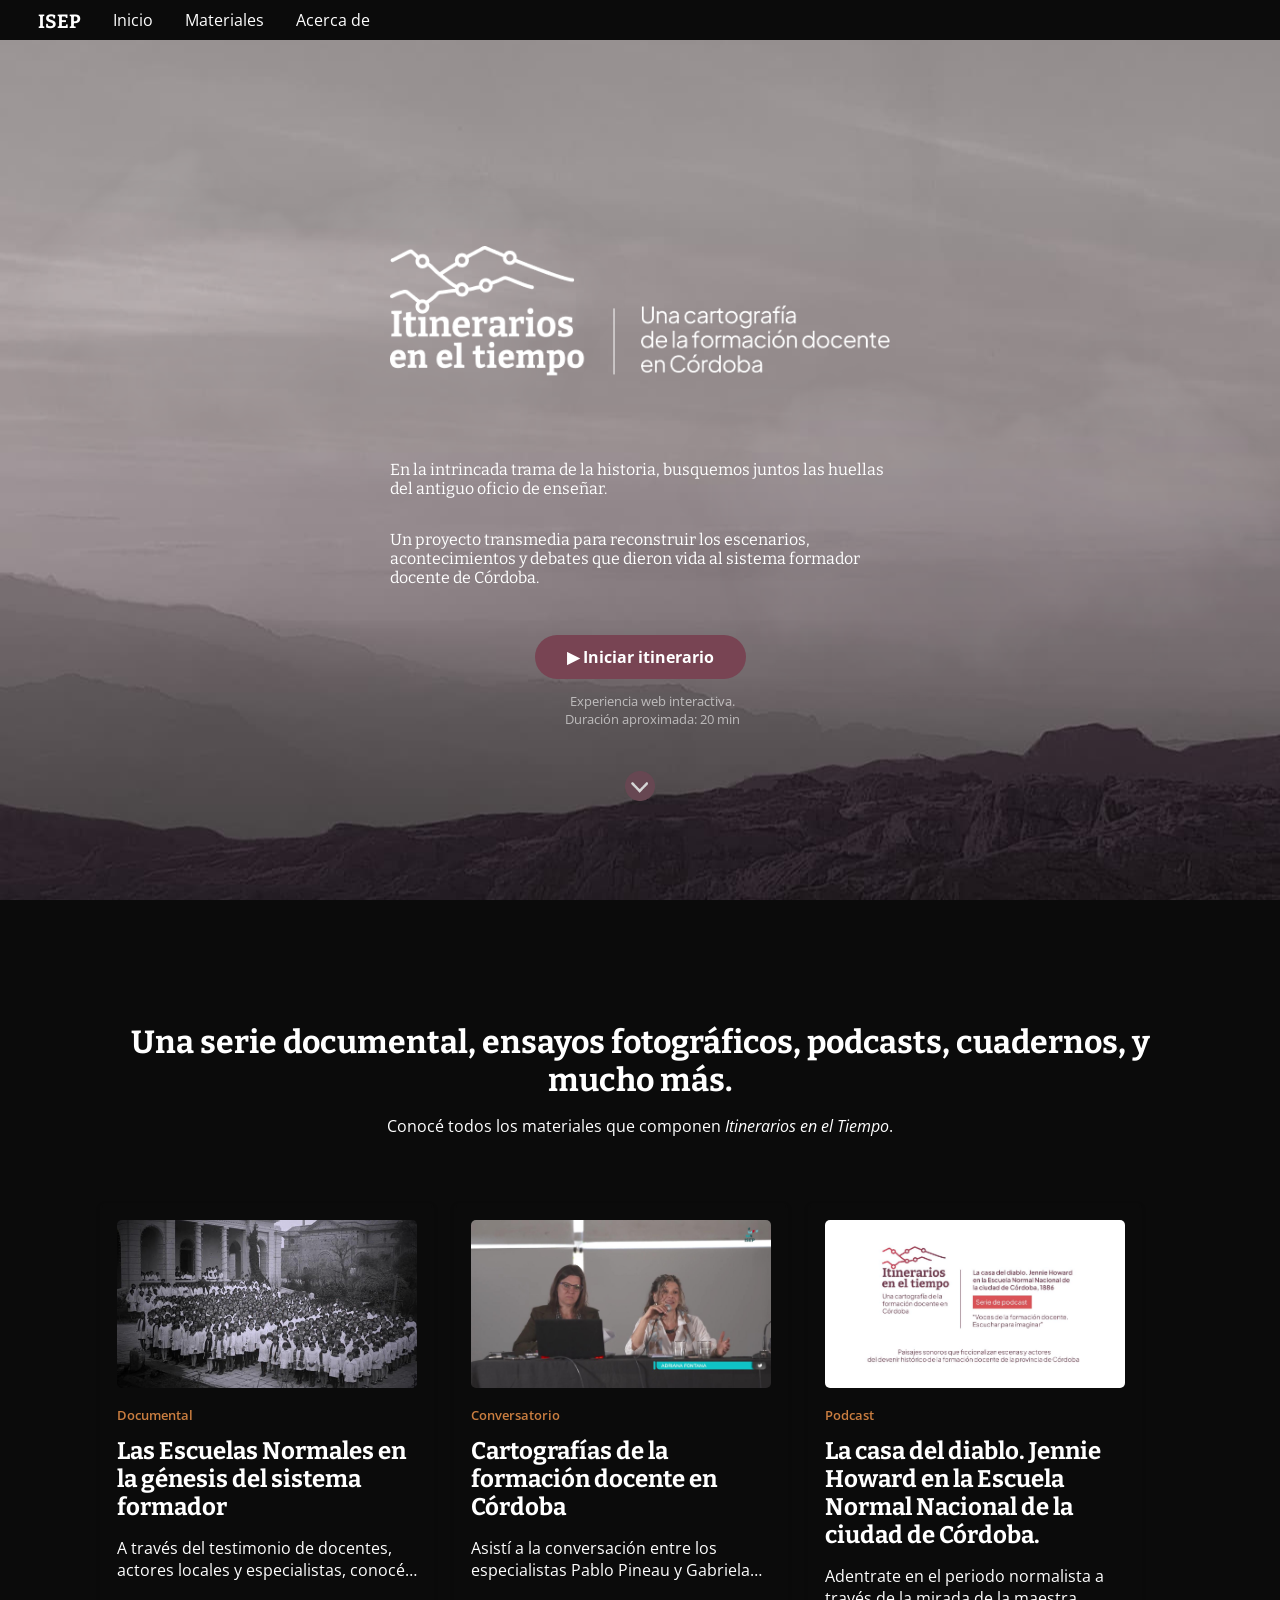
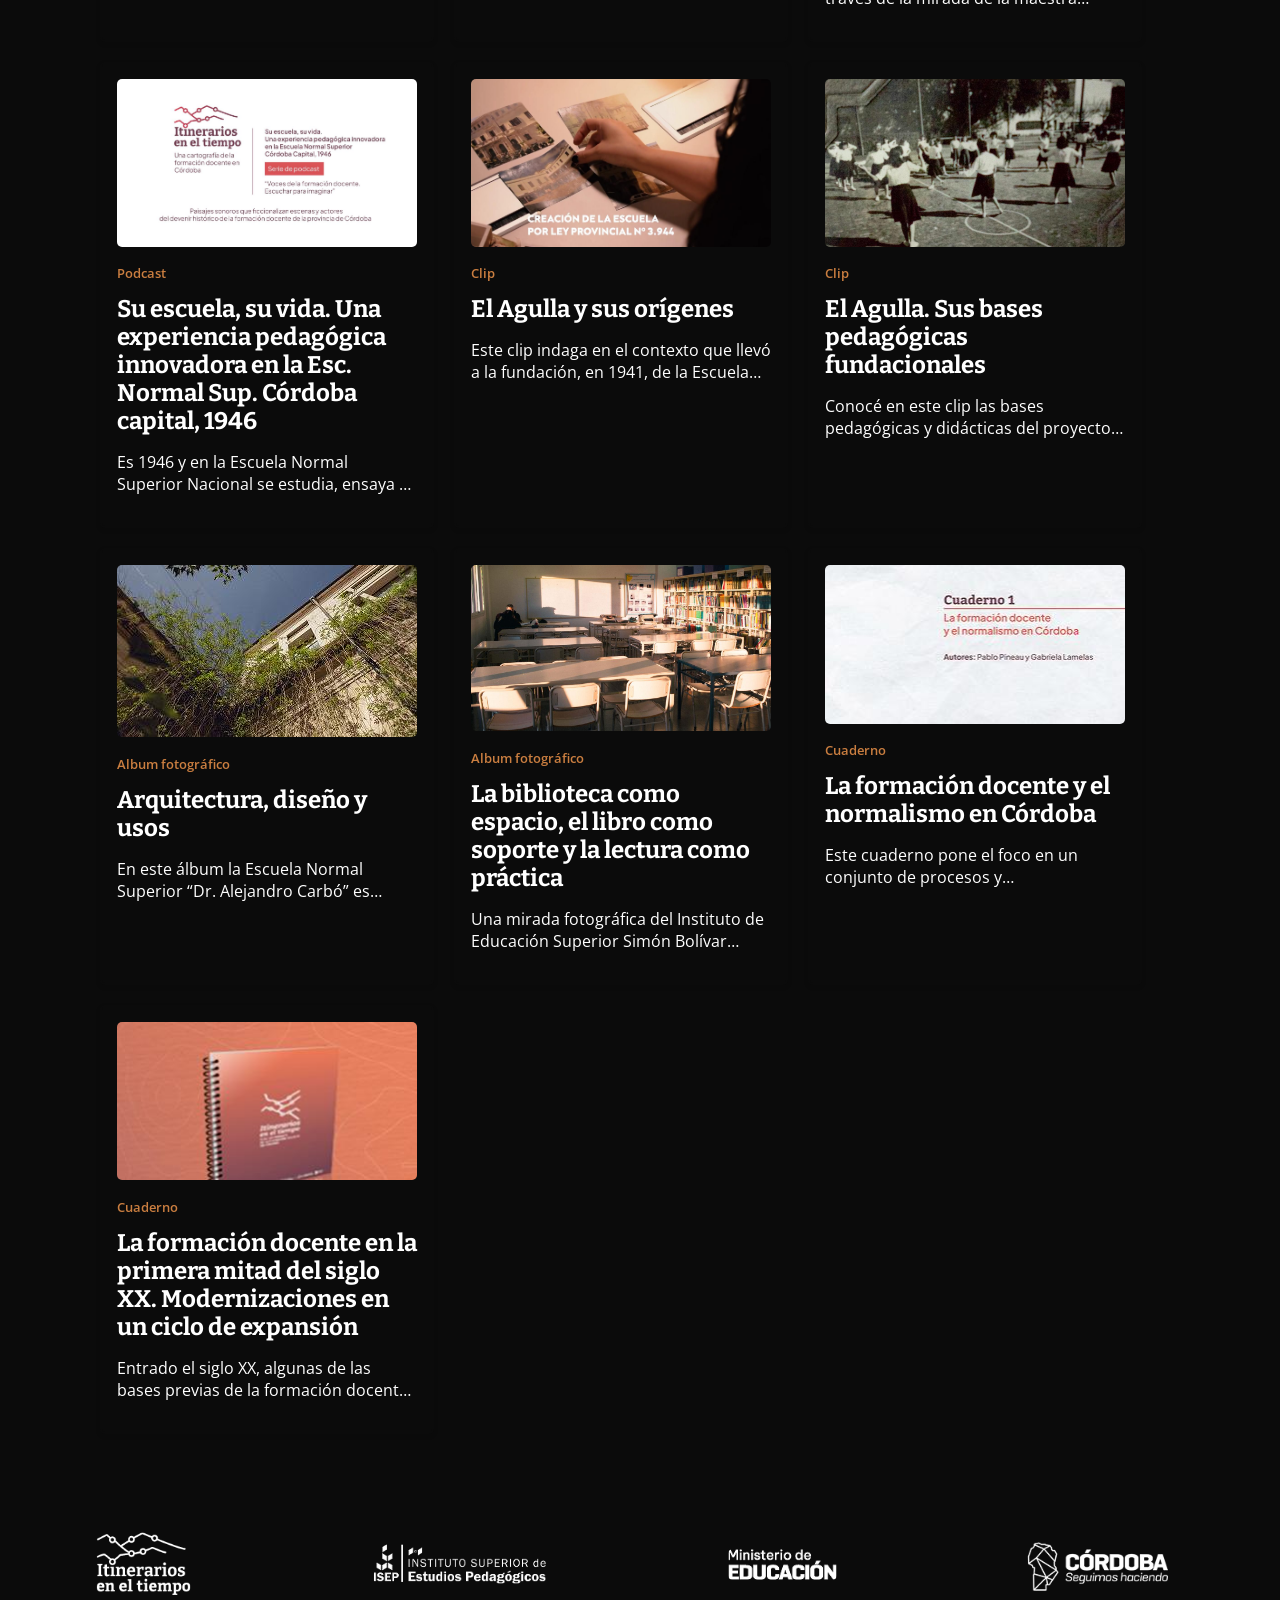
==== index.html @ 3fbaf798 "Correcciones detalles minimos" ====
<!DOCTYPE html>
<html lang="es">
<head>
    <meta charset="UTF-8">
    <meta name="viewport" content="width=device-width, initial-scale=1.0">
    <title>Itinerarios en el tiempo</title>
    <link rel="stylesheet" href="styles-home.css">
    <link rel="stylesheet" href="styles-nav.css">
    <link rel="stylesheet" href="colores.css">
    <link rel="preconnect" href="https://fonts.googleapis.com">
    <link rel="preconnect" href="https://fonts.gstatic.com" crossorigin>
    <link href="https://fonts.googleapis.com/css2?family=Bitter:ital,wght@0,100..900;1,100..900&family=Open+Sans:ital,wght@0,300..800;1,300..800&display=swap" rel="stylesheet">
</head>
<body>
    <nav id="navbar">
        <div>
            <h1><a id="isep" href="https://isep-cba.edu.ar/web/">ISEP</a></h1>
        </div>
        <div id="nav-list" class="nav-list">

        </div>
    </nav>

    <header>
        <div>
            <div class="flex-row">
                <img class="angosto" src="img/logo-itinerarios-horizontal.png" alt="">
            </div>
            <div class="bitter angosto">
                    <p>En la intrincada trama de la historia, busquemos juntos las huellas del antiguo oficio de enseñar.</p>
                    <p>Un proyecto transmedia para reconstruir los escenarios, acontecimientos y debates que dieron vida al sistema formador docente de Córdoba.</p>
                </div>
            <div>
                <a class="boton bordo" href="comenzar-itinerario.html">▶ Iniciar itinerario</a>
                <p class="atenuado">
                    Experiencia web interactiva.
                    <br> Duración aproximada: 20 min
                </p>
            </div>
            <div>
                <a href="#materiales">
                    <img class="flechita" src="img/flecha-abajo.png" alt="">
                </a>
            </div>
        </div>
        
        
        <img id="nubes" src="img/nubees.png" alt="">
        
    </header>
    <!-- 
    <section id="acercade">
        <div>
            <h1>
                <a href="" class="typewrite" data-period="2000" data-type='[ "En la intrincada trama de la historia, busquemos juntos las huellas del antiguo oficio de enseñar.", "Un proyecto transmedia para  reconstruir los escenarios, acontecimientos y debates que constituyeron el sistema formador docente de Córdoba." ]'>
                    <span class="wrap"></span>
                </a>
            </h1>
        </div>
        <div>
                <a class="boton2" href="mapa.html">Saber más</a>
        </div>
    </section>
    -->
    <main id="materiales">
        <div class="main-text">
            <h1>Una serie documental, ensayos fotográficos, podcasts, cuadernos, y mucho más.</h1>

            <p>Conocé todos los materiales que componen <em>Itinerarios en el Tiempo</em>.</p>
        </div>
        <div id="project-list" class="project-list">
            <!-- Los proyectos se inyectarán aquí a través de JavaScript -->
        </div>
    </main>
    <footer id="footer">
        <div id="logo-list" class="logo-list">

        </div>
    </footer>

    <!-- Modal -->
    <div id="project-modal" class="modal">
        <div class="modal-content">
            <span class="close-button">&times;</span>
            <h2 id="modal-title"></h2>
            <img id="modal-image" src="" alt="" />
            <span id="modal-category"></span>
            <p id="modal-description"></p>
            <a id="modal-link" href="#" target="_blank">Visitar Proyecto</a>
        </div>
    </div>

    <script src="proyectos.js"></script>
    <script src="logos.js"></script>
    <script src="nav.js"></script>
</body>
</html>
---- styles-home.css ----
html {
  scroll-behavior: smooth;
}

body {
    margin: 0;
    padding: 0;
}

* {
    transition: 0.3s ease-in-out;
}

@view-transition { navigation: auto; }

:root {
    font-family: "Open Sans", sans-serif;
    font-optical-sizing: auto;
    font-style: normal;
    font-variation-settings:
    "wdth" 100;
    margin: 0px;
}

h1, h2, h3 {
  font-family: "Bitter", serif;
  font-optical-sizing: auto;
  font-style: normal;
  margin: 0;
}

body {
    margin: 0;
    padding: 0;
    background-color: var(--negro);
    overflow-x: hidden;
    font-family: "Open Sans", sans-serif;
}

.bitter {
   font-family: "Bitter", serif; 
}

main {
    color: #fff;
    height: fit-content;
    /*
    background-image: linear-gradient( #020101, #020101c7, #461d29a4, #27130856, #2713081a), url(img/bg-proyectos.jpg); 
    */
    background-image: linear-gradient( #020101, #020101c7, #461d29a4, #27130856, #2713081a), url(img/bg-proyectos.jpg);
    background-attachment: fixed;
    background-position: center;
    background-position: bottom;
    background-size: cover;
    display: flex;
    flex-direction: column;
    justify-content: center;
    align-items: center;
    height: fit-content;
    padding: 40px 0 40px 0;
    width: 100vw;
    max-width: 100vw;
    overflow-x: hidden;
}

header {
    color: #fff;
    text-align: center;
    height: 100vh;
    min-height: fit-content;
    max-width: 100vw;
    background-image: url(img/bg-sierras2.jpg); 
    /*  
    background-image: linear-gradient(#2713081a, #2713081a, #461d29a4, #020101c7, #020101), url(img/bg-sierras2.jpg);
    */
    background-attachment: fixed;
    background-position: center;
    display: flex;
    flex-direction: row;
    flex-wrap: wrap;
    justify-content: space-evenly;
    align-items: center;
    gap: 2;
    overflow: hidden;
    position: relative;
    width: 100vw;
    max-width: 100vw;
    margin-bottom: -1px;
} 

header div {
    max-width: 95vw;
    z-index: 9;
    display: flex;
    flex-direction: column;
    align-items: center;
    justify-content: center;
    text-align: center;
}

header div:first-child {
    margin-top: 60px;
}
header div:last-child {
    margin-top: 30px;
}

#acercade {
    margin: 0px;
    padding: 0px;
    display: flex;
    flex-direction: column;
    align-items: center;
    justify-content: center;
    flex-basis: 1;
    gap: 40px;
    height: 400px;
    width: 100vw;
    min-width: 100vw;
    background-color: black;
    color: white;
    font-family: "Bitter", serif;
    font-size: 0.8em;
    text-align: center;
}

#acercade div {
    max-width: 800px;
}

#acercade div h1 a {
    color: var(--color6);
    text-decoration: none;
}


.boton {
    background-color: var(--color6);
    color: white;
    text-decoration: none;
    padding: 0.7em 2em;
    border-radius: 2em;
    z-index: 9;
    font-weight: bold;
}

.boton:hover {
    background-color: var(--color7);
    transform: scale(1.1);
}

.boton2 {
    border: 2px solid;
    border-color: var(--color7);
    font-family: "Open Sans";
    color: var(--color7);
    font-size: large;
    text-decoration: none;
    padding: 0.5em 2em;
    border-radius: 2em;
    z-index: 9;
    font-weight: bold;
    transition: 0.3s;
}

.boton2:hover {
    border-color: var(--accent);
    color: var(--accent);
    transition: 0.3s;
}

.atenuado {
    padding-left: 2em;
    opacity: 0.6;
    font-size: 0.8em;
}

@keyframes viento {
    0%   {transform: translateX(100vw);}
    100% {transform: translateX(-100vw);}
}

#nubes {
    position: absolute;
    height: 80vh;
    top: 1;
    right: 1;
    filter: opacity(0.1);
    animation-name: viento;
    animation-duration: 30s;
    animation-iteration-count: infinite;
    z-index: 1;
}


.main-text {
    width: 100%;
    margin-top: 4em;
    max-width: 1100px;
    text-align: center;
    padding: 20px;
    border-color: black;
}

.project-list {
    display: flex;
    flex-wrap: wrap;
    justify-content: left;
    padding: 20px;
    max-width: 1100px;
}

.project-card {
    background-color: var(--negro);
    border: 2px solid var(--negro);
    color: white;
    border-radius: 5px;
    margin: 10px;
    padding: 15px;
    width: 300px;
    max-width: 100%;
    box-shadow: 0 2px 5px rgba(0, 0, 0, 0.1);
    transition: 0.3s;

}

.project-card:hover {
    background-color: var(--gris);
    border: 2px solid var(--color7);
    transition: 0.3s ease-in-out;
}

.project-card img {
    max-width: 100%;
    border-radius: 5px;
}

.project-card h2 {
    font-size: 1.5em;
    margin: 10px 0;
}

.project-card p {
    font-size: 1em;
}

.project-card .category {
    width: fit-content;
    font-size: 0.8em;
    font-weight: 600;
/*    border: 1px solid var(--color7); 
    border-radius: 5px; */
    color: var(--color7);
}



.modal {
    display: none; 
    position: fixed; 
    z-index: 1; 
    left: 0;
    top: 0;
    width: 100%; 
    height: 100%; 
    overflow: auto; 
    background-color: rgb(0,0,0); 
    background-color: rgba(0,0,0,0.8);
    z-index: 9;
    overflow-y: hidden;
}

.modal-content {
    background-color: var(--gris);
    margin: auto;
    transform: translateY(30%); 
    padding: 20px;
    border: 1px solid var(--negro);
    border-radius: 5px;
    color: white;
    width: 80%; 
    max-width: 500px;
}

#modal-image {
    width: 100%;
    margin-top: 10px;
}

.flechita {
    width: 30px;
}

.close-button {
    color: var(--accent);
    float: right;
    font-size: 28px;
    font-weight: bold;
}

.close-button:hover,
.close-button:focus {
    color: var(--color7);
    text-decoration: none;
    cursor: pointer;
}

.descripcion-corta {
  overflow: hidden;
  display: -webkit-box; /* Required for line clamping */
  -webkit-line-clamp: 2; /* Number of lines to show */
  line-clamp: 2; /* Standard property, but vendor prefix is needed for now */
  -webkit-box-orient: vertical;
  text-overflow: ellipsis; /* Optional: adds the ellipsis */
}

#modal-link {
    display: block;
    text-align: center;
    margin-top: 10px;
    padding: 10px;
    background: var(--color6);
    color: #fff;
    text-decoration: none;
    border-radius: 5px;
}

#modal-link:hover {
    background: var(--color7);
}

footer {
    background-color: var(--negro);  
    width: 100vw;
    max-width: 100vw;
}

.logo-list {
    display: flex;
    flex-direction: row;
    flex-wrap: wrap;
    justify-content: space-around;
    align-items: center;
    padding: 20px;
    gap: 1em;
}

.logo-card {
    transition: 0.3s;
    transform: scale(0.8);
}

.logo-card:hover {
    transform: translateY(-3px);
    transition: 0.3s;
}

.logo-card img {
    text-align: center;
    max-height: 80px;
    border-radius: 5px;
    max-width: 100%;
}


.flex-row {
    display: flex;
    flex-direction: row;
    flex-wrap: wrap;
    align-items: baseline;
    gap: 1.5em;
}

.angosto {
    width: 500px;
    max-width: 95%;
    margin: 2em;
    text-align: left;
}
---- styles-nav.css ----
:root {
    --negro: #0B0B0B;
    --gris: #202020;
    --accent: white;
    --color1: #784453;
    --color2: rgb(202, 126, 64);
    font-family: "Open Sans", sans-serif;
    font-optical-sizing: auto;
    font-style: normal;
    font-variation-settings:
    "wdth" 100;
    margin: 0px;
}

#navbar {
    background-color: var(--negro);  
    display: flex;
    flex-direction: row;
    justify-content: left;
    flex-wrap: nowrap;
    align-items: center;
    color: white;
    height: 40px;
    position: fixed;
    width: 100%;
    max-width: 100vw;
    top: 0;
    left: 0;
    gap: 2em;
    z-index: 10;
}

#navbar #isep {
  color: white;
  margin-left: 2em;
  text-decoration: none;
  font-size: 0.8em;
  transition: 0.2s;
}

#navbar #isep:hover {
  color: var(--color2);
  transition: 0.2s;
}

.nav-list {
    display: flex;
    flex-direction: row;
    flex-wrap: wrap;
    justify-content: space-between;
    align-items: center;
    gap: 2em;
    color: white;
}

.nav-card a:hover {
    color: var(--color2);
    transition: 0.3s;
}

.nav-card a {
    transition: 0.3s;
    transform: scale(0.8);
    color: white;
    text-decoration: none;
}


@media (max-width: 600px) {
    #navbar {
        position: fixed;
        font-size: 0.8em;
        bottom: 0;
    }
  .nav-list {
    justify-content: space-around;
  }
}
---- colores.css ----
:root {
  --color1: #B76B64;
  --color2: #B77455;
  --color3: #674752;
  --color4: #534E50;
  --color5: #DDDDDE;
  --negro: #0B0B0B;
  --gris: #202020;
  --accent: white;
  --color6: #784453;
  --color7: rgb(202, 126, 64);
}
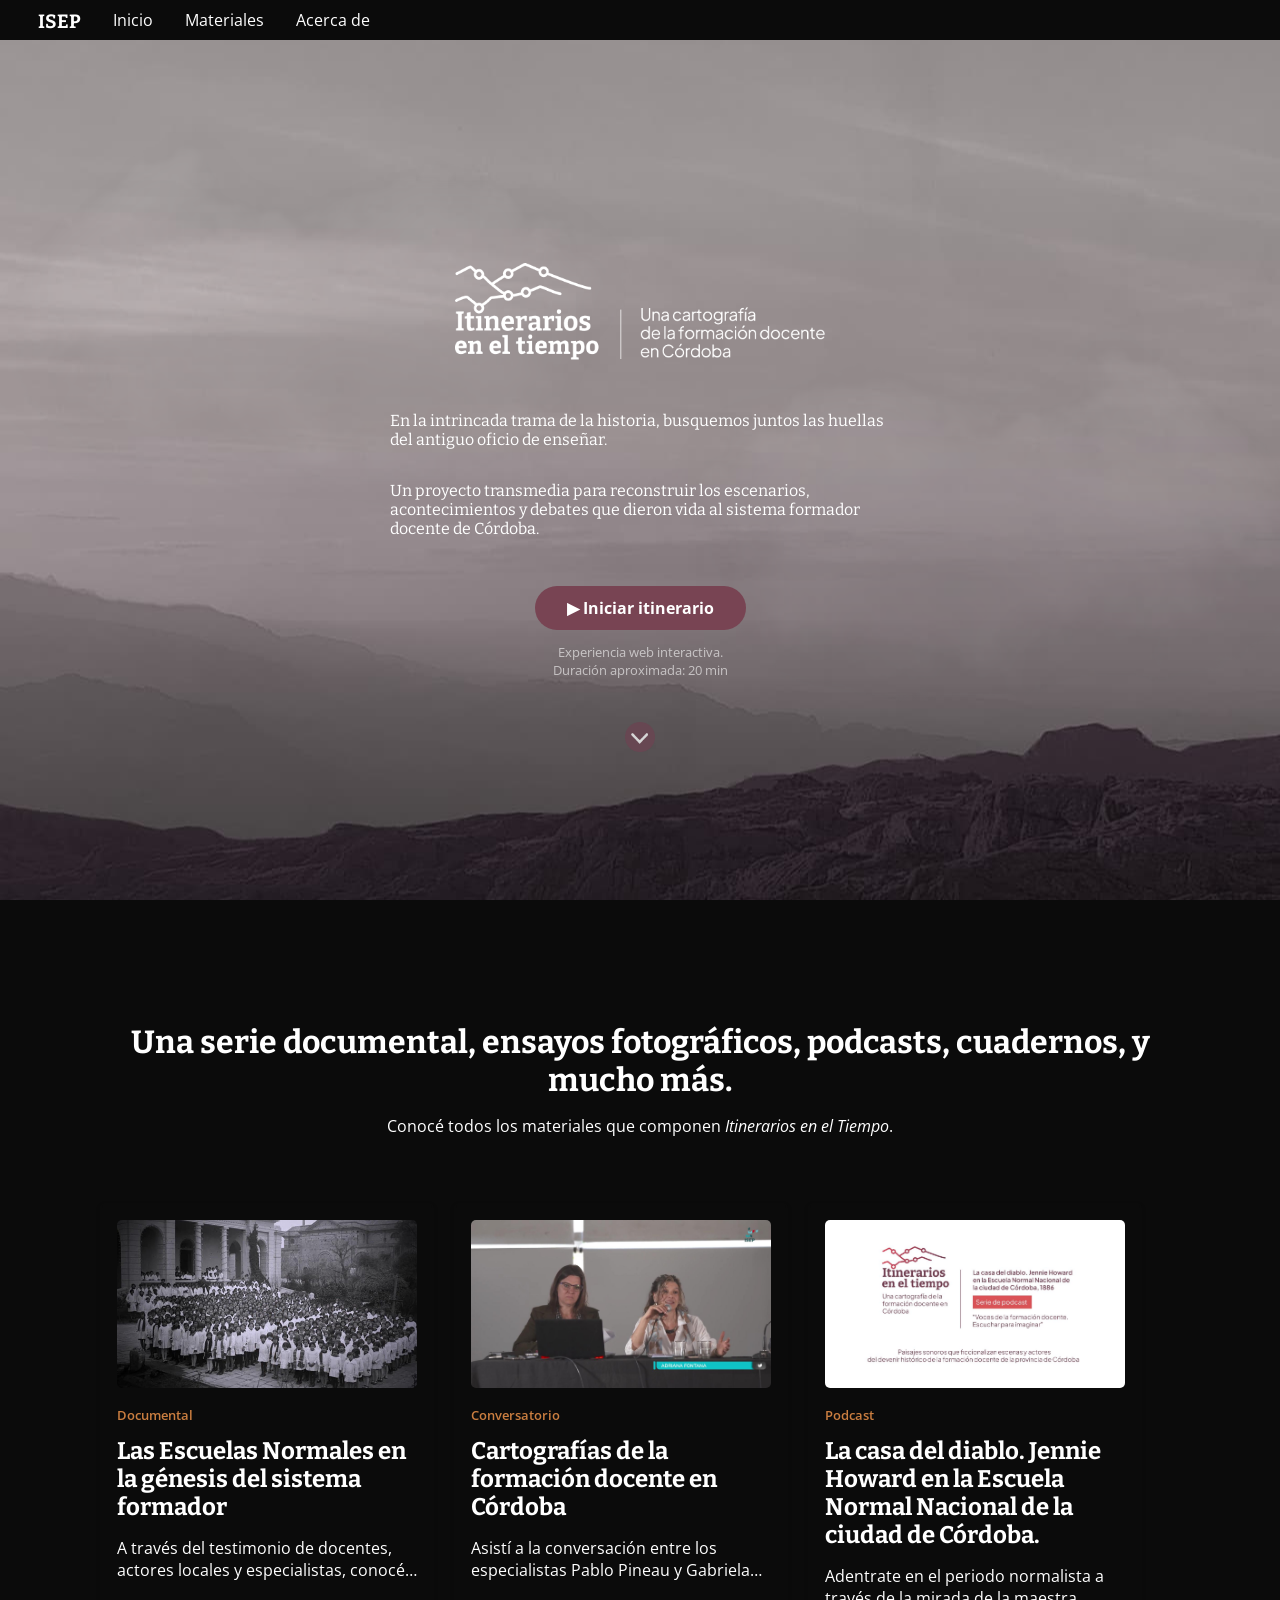
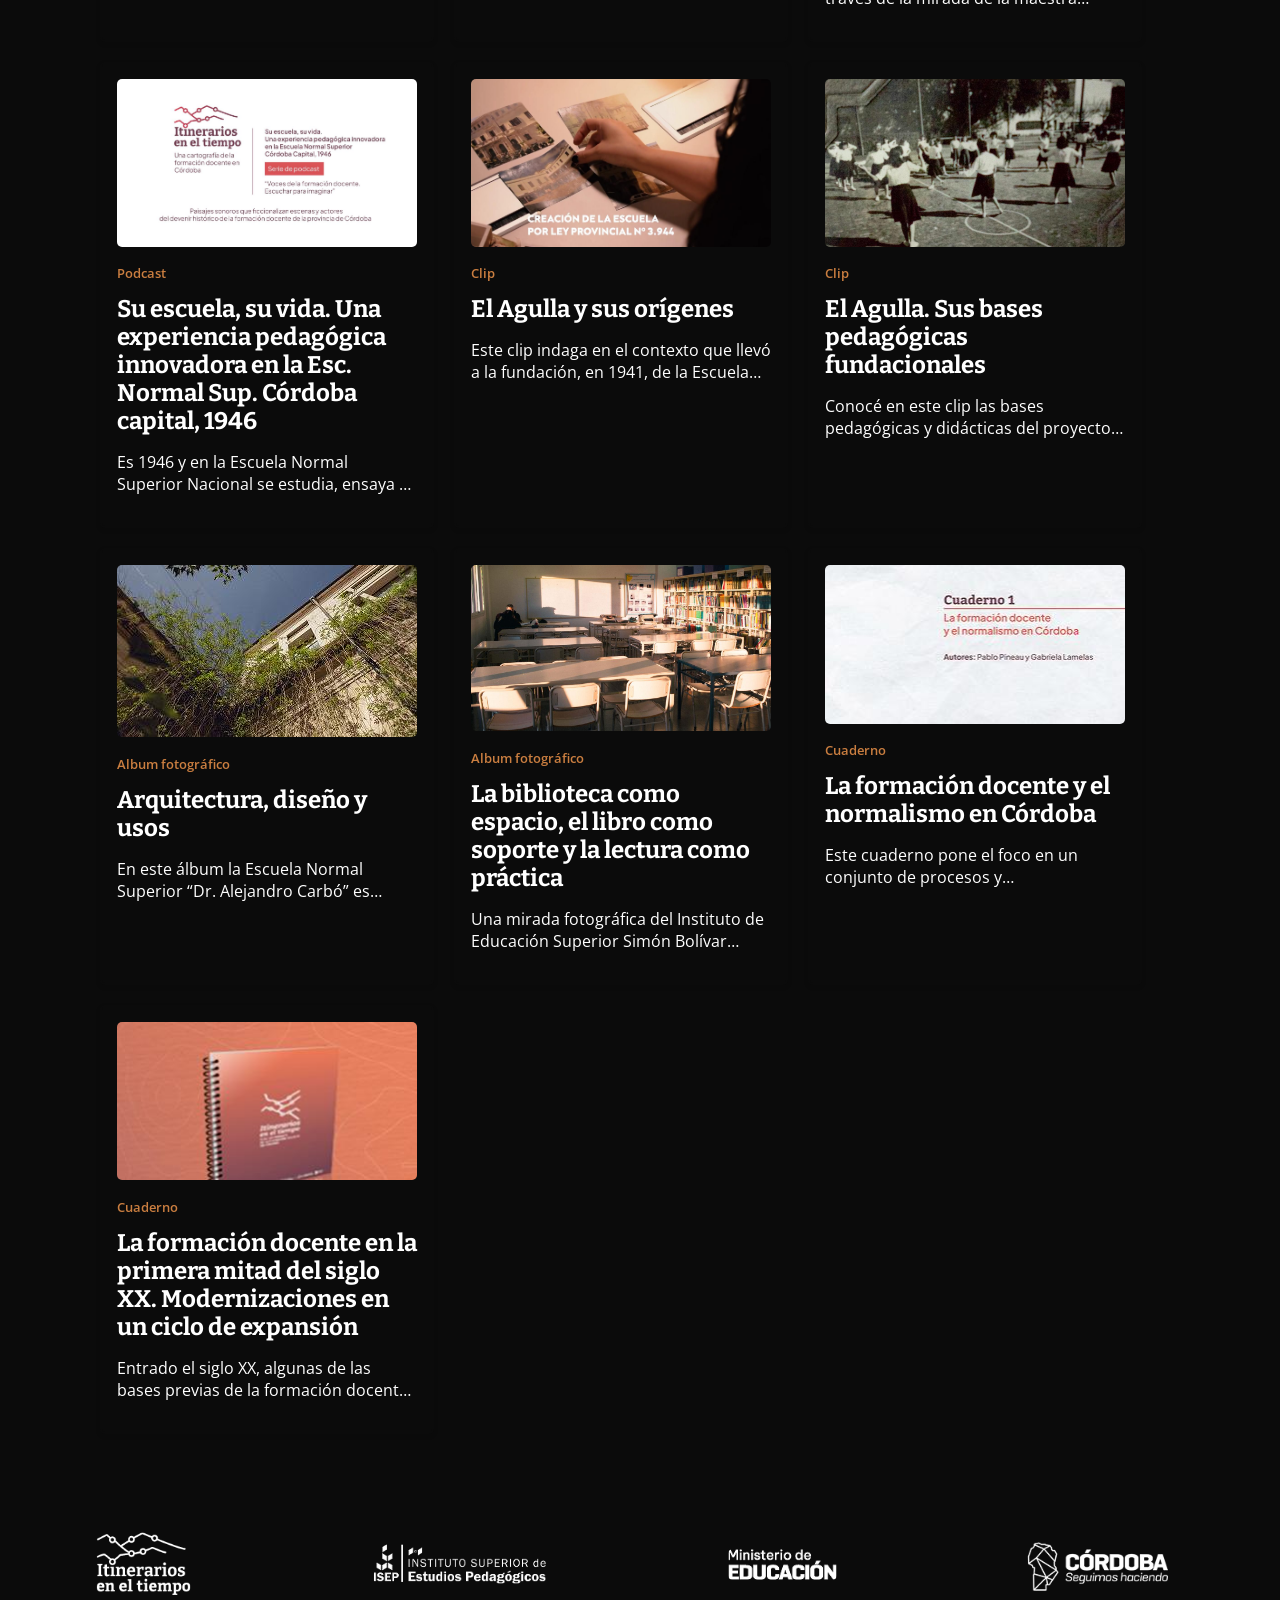
==== commit b634687f: "Correccion logo y texto home" ====
--- a/index.html
+++ b/index.html
@@ -24,7 +24,7 @@
     <header>
         <div>
             <div class="flex-row">
-                <img class="angosto" src="img/logo-itinerarios-horizontal.png" alt="">
+                <img id="logo-home" src="img/logo-itinerarios-horizontal.png" alt="">
             </div>
             <div class="bitter angosto">
                     <p>En la intrincada trama de la historia, busquemos juntos las huellas del antiguo oficio de enseñar.</p>
--- a/styles-home.css
+++ b/styles-home.css
@@ -170,7 +170,6 @@
 }
 
 .atenuado {
-    padding-left: 2em;
     opacity: 0.6;
     font-size: 0.8em;
 }
@@ -376,4 +375,9 @@
     max-width: 95%;
     margin: 2em;
     text-align: left;
+}
+
+#logo-home {
+    width: 390px;
+    max-width: 95%;
 }
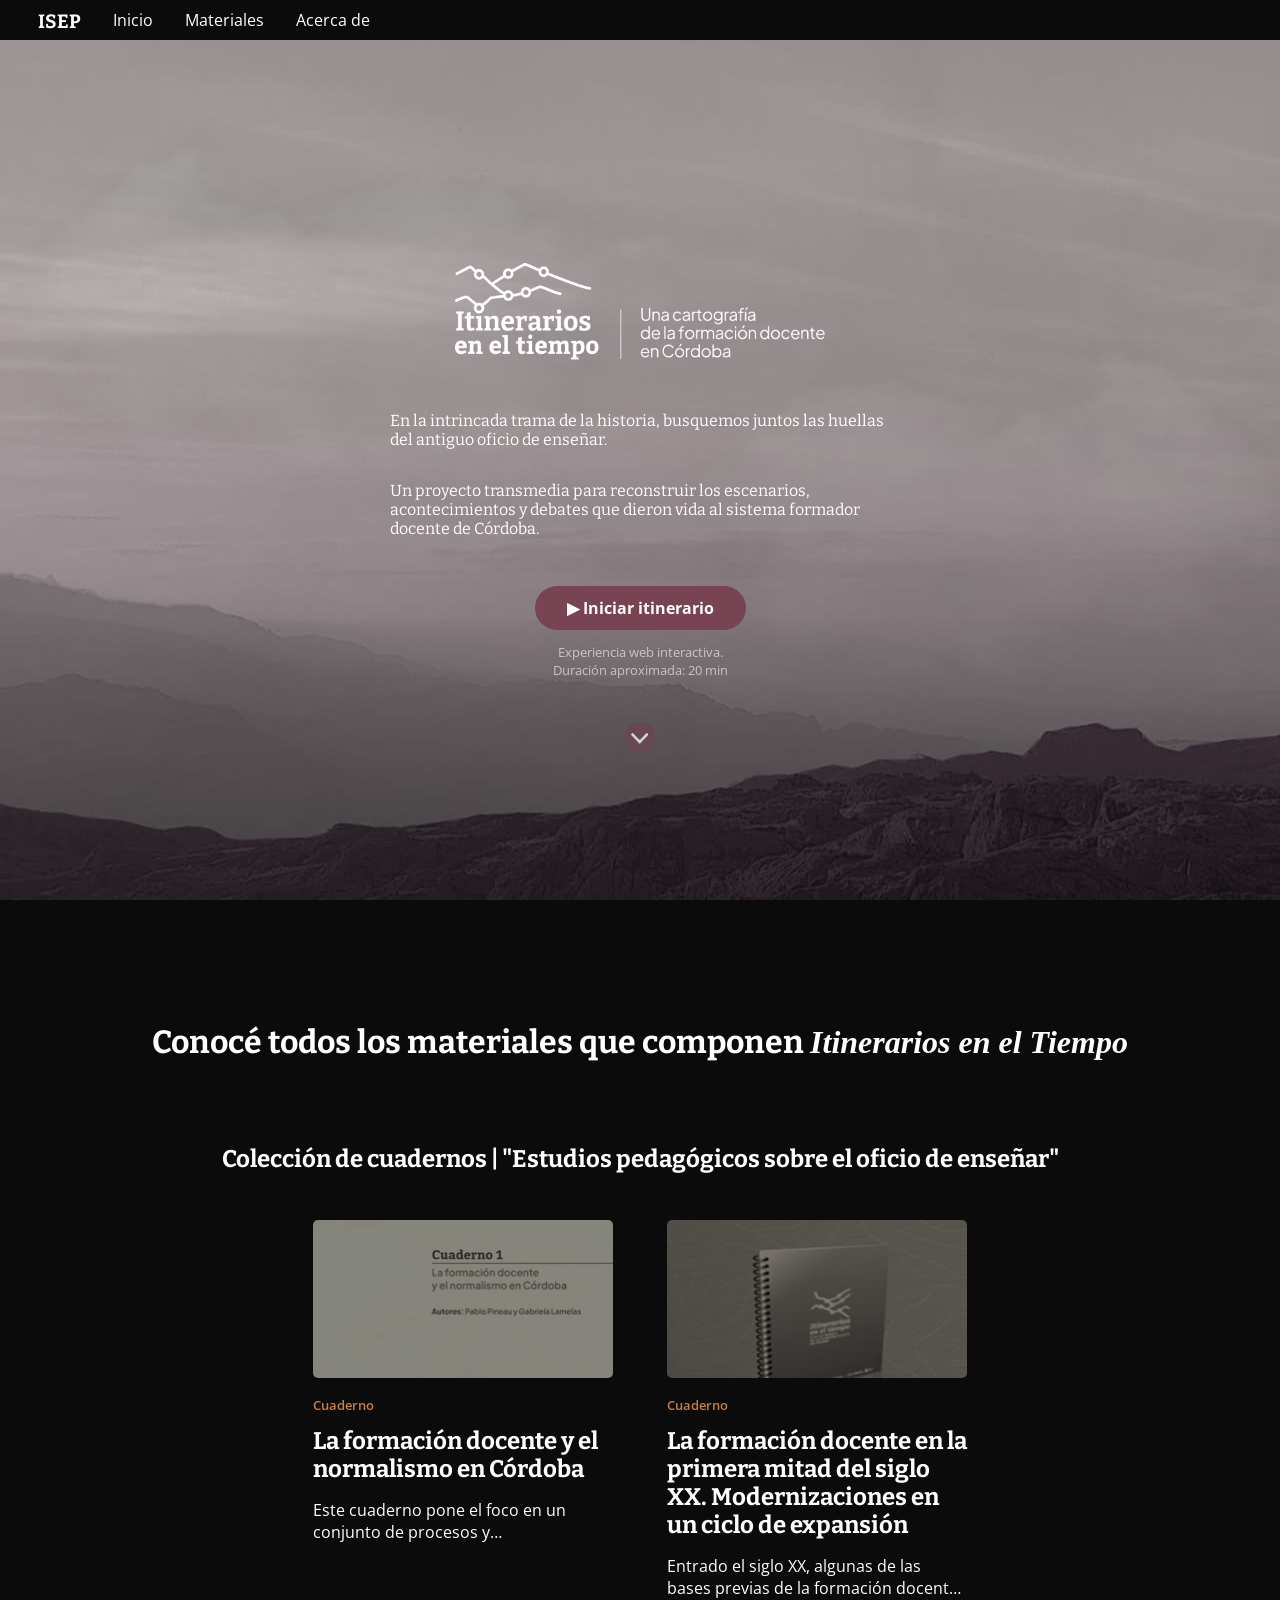
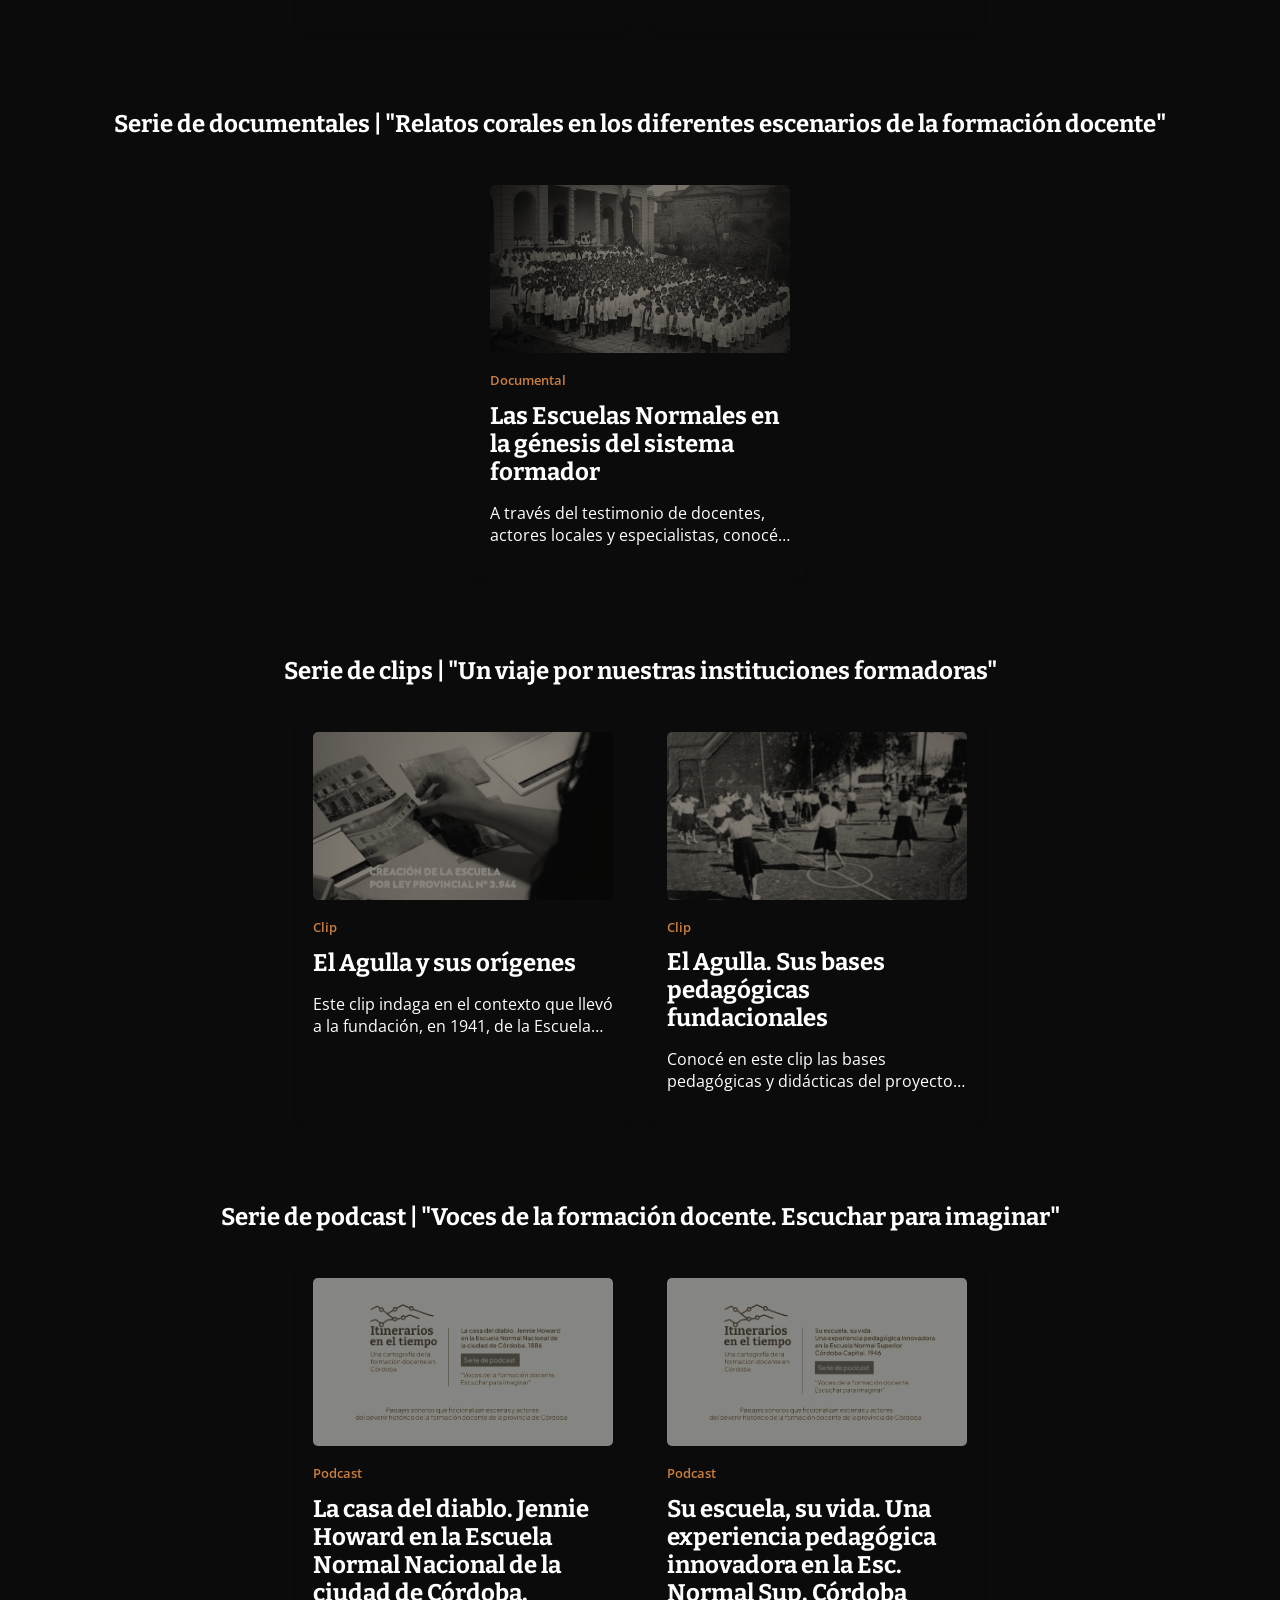
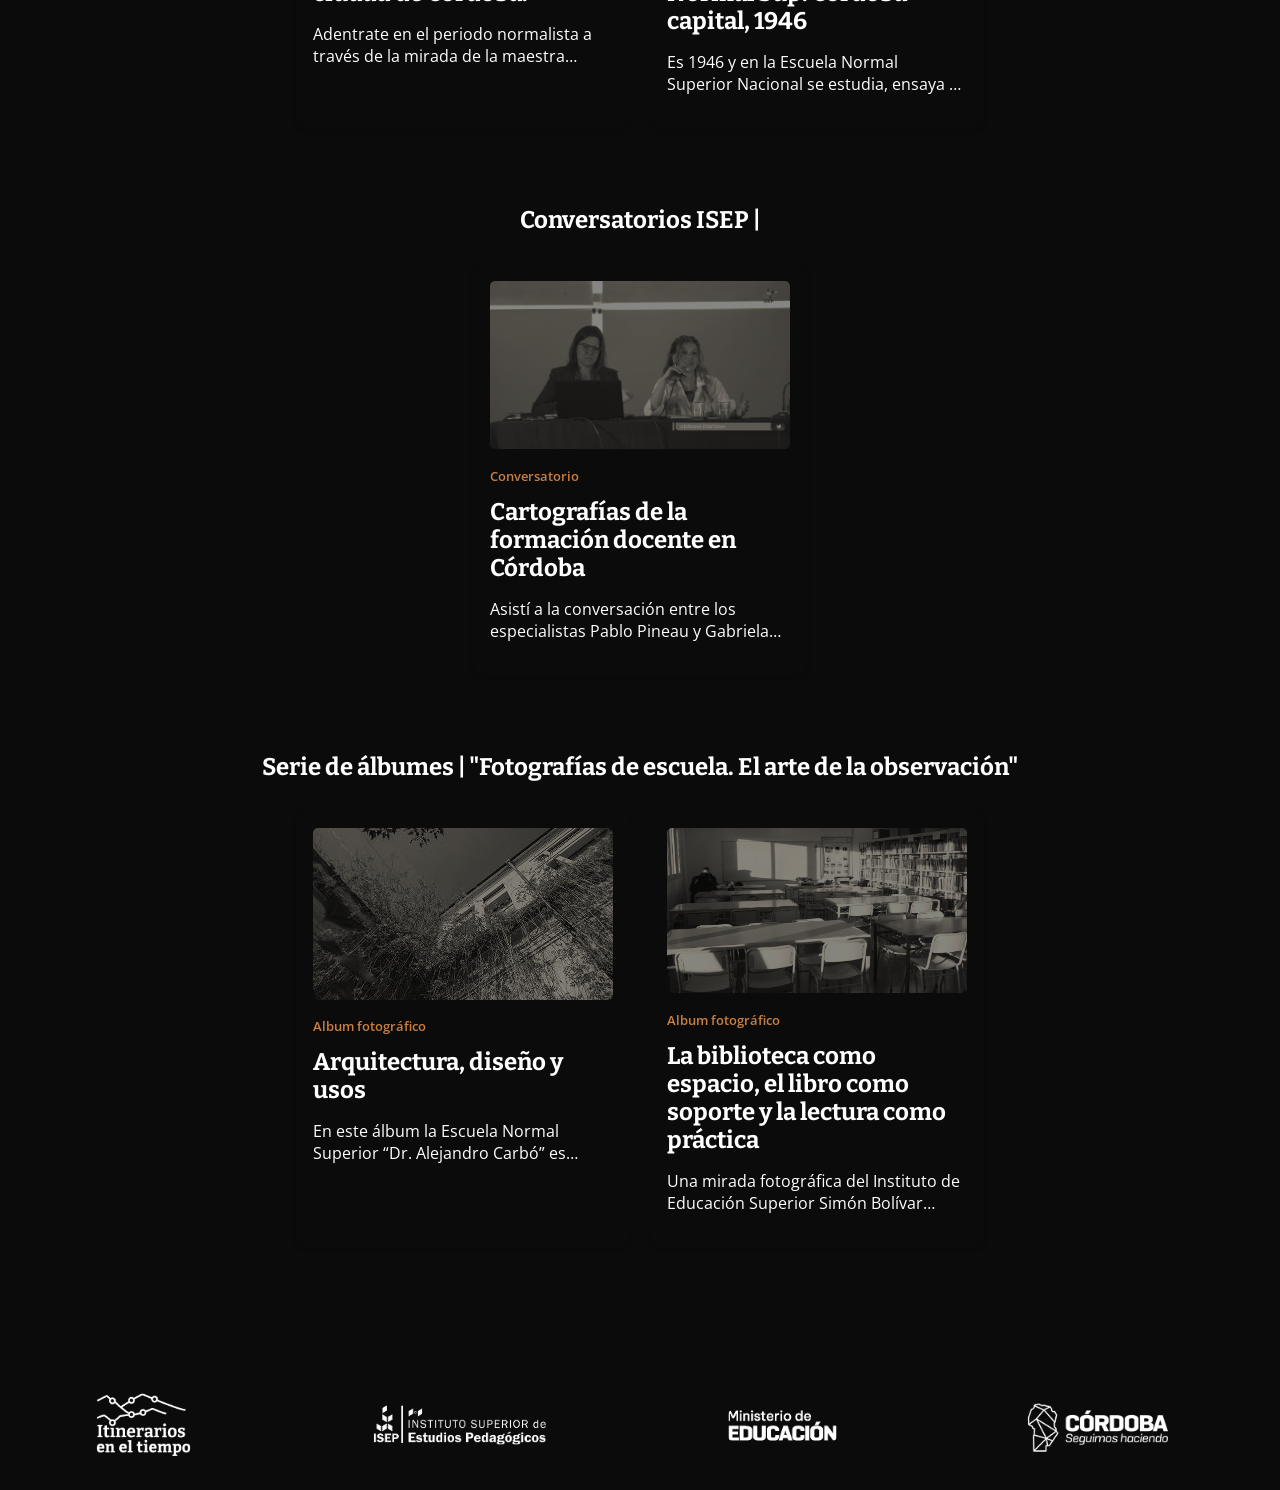
==== commit d681fa92: "Cambios en materiales home, muestra por colección" ====
--- a/index.html
+++ b/index.html
@@ -64,14 +64,32 @@
     -->
     <main id="materiales">
         <div class="main-text">
-            <h1>Una serie documental, ensayos fotográficos, podcasts, cuadernos, y mucho más.</h1>
+            <h1>Conocé todos los materiales que componen <em>Itinerarios en el Tiempo</em></h1>
+        </div>
+        <!--
+        <div id="project-list" class="project-list"></div>
+        -->
+        <h2>Colección de cuadernos | "Estudios pedagógicos sobre el oficio de enseñar"</h2>
+        <div id="project-list-cuaderno" class="project-list"></div>
 
-            <p>Conocé todos los materiales que componen <em>Itinerarios en el Tiempo</em>.</p>
-        </div>
-        <div id="project-list" class="project-list">
-            <!-- Los proyectos se inyectarán aquí a través de JavaScript -->
-        </div>
+        <h2>Serie de documentales | "Relatos corales en los diferentes escenarios de la formación docente"</h2>
+        <div id="project-list-documental" class="project-list"></div>
+
+        <h2>Serie de clips | "Un viaje por nuestras instituciones formadoras"</h2>
+        <div id="project-list-clip" class="project-list"></div>
+
+        <h2>Serie de podcast | "Voces de la formación docente. Escuchar para imaginar"</h2>
+        <div id="project-list-podcast" class="project-list"></div>
+
+        <h2>Conversatorios ISEP |</h2>
+        <div id="project-list-conversatorio" class="project-list"></div>
+
+        <h2>Serie de álbumes | "Fotografías de escuela. El arte de la observación"</h2>
+        <div id="project-list-album-fotografico" class="project-list"></div>
+
+        
     </main>
+
     <footer id="footer">
         <div id="logo-list" class="logo-list">
 
@@ -86,7 +104,7 @@
             <img id="modal-image" src="" alt="" />
             <span id="modal-category"></span>
             <p id="modal-description"></p>
-            <a id="modal-link" href="#" target="_blank">Visitar Proyecto</a>
+            <a id="modal-link" href="#" target="_blank">Ver material</a>
         </div>
     </div>
 
--- a/styles-home.css
+++ b/styles-home.css
@@ -199,6 +199,7 @@
     text-align: center;
     padding: 20px;
     border-color: black;
+    margin-bottom: 4em;
 }
 
 .project-list {
@@ -207,13 +208,14 @@
     justify-content: left;
     padding: 20px;
     max-width: 1100px;
+    margin-bottom: 3em;
 }
 
 .project-card {
     background-color: var(--negro);
     border: 2px solid var(--negro);
     color: white;
-    border-radius: 5px;
+    border-radius: 10px;
     margin: 10px;
     padding: 15px;
     width: 300px;
@@ -229,9 +231,17 @@
     transition: 0.3s ease-in-out;
 }
 
+.project-card:hover img {
+    transition: 0.3s ease-in-out;
+    filter: grayscale(0);
+    opacity: 1;
+}
+
 .project-card img {
     max-width: 100%;
     border-radius: 5px;
+    filter: grayscale(1) sepia(0.3);
+    opacity: 0.5;
 }
 
 .project-card h2 {
@@ -380,4 +390,6 @@
 #logo-home {
     width: 390px;
     max-width: 95%;
-}+}
+
+
--- a/styles-nav.css
+++ b/styles-nav.css
@@ -23,7 +23,7 @@
     height: 40px;
     position: fixed;
     width: 100%;
-    max-width: 100vw;
+    max-width: 100%;
     top: 0;
     left: 0;
     gap: 2em;
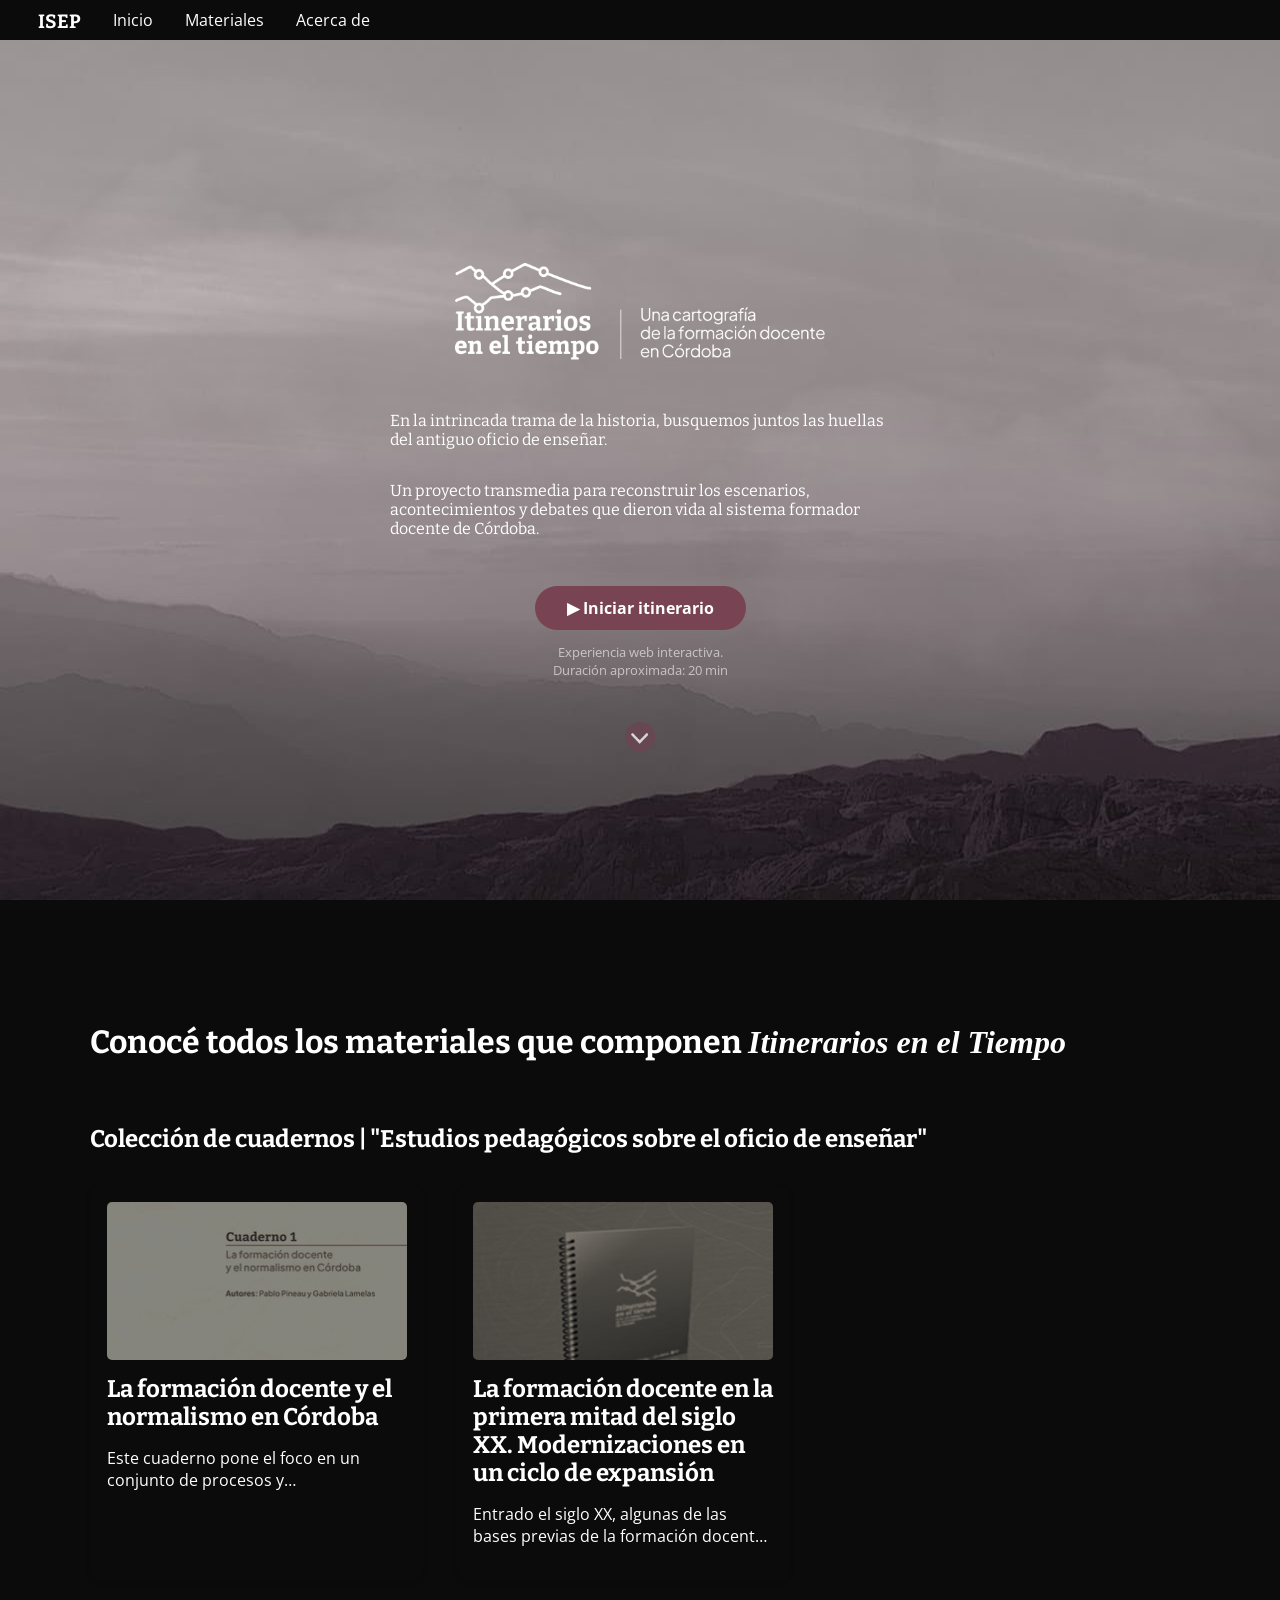
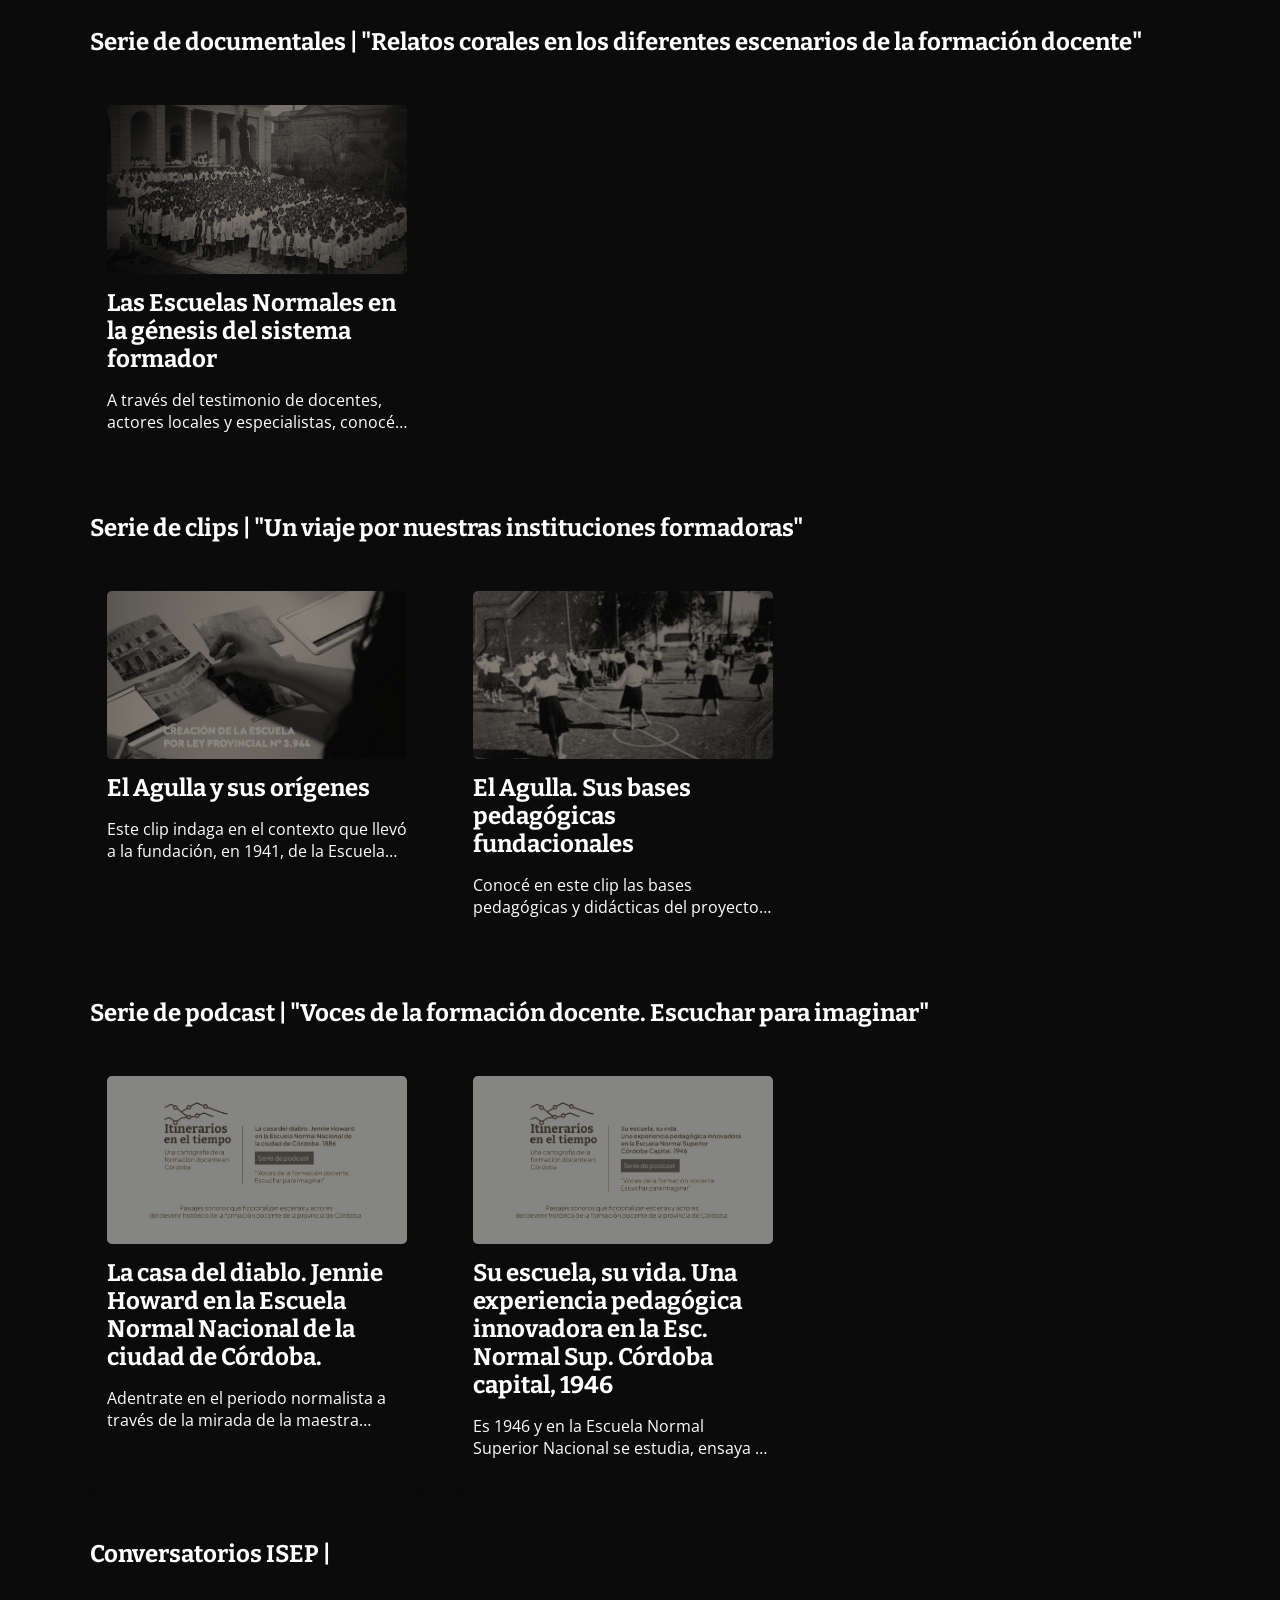
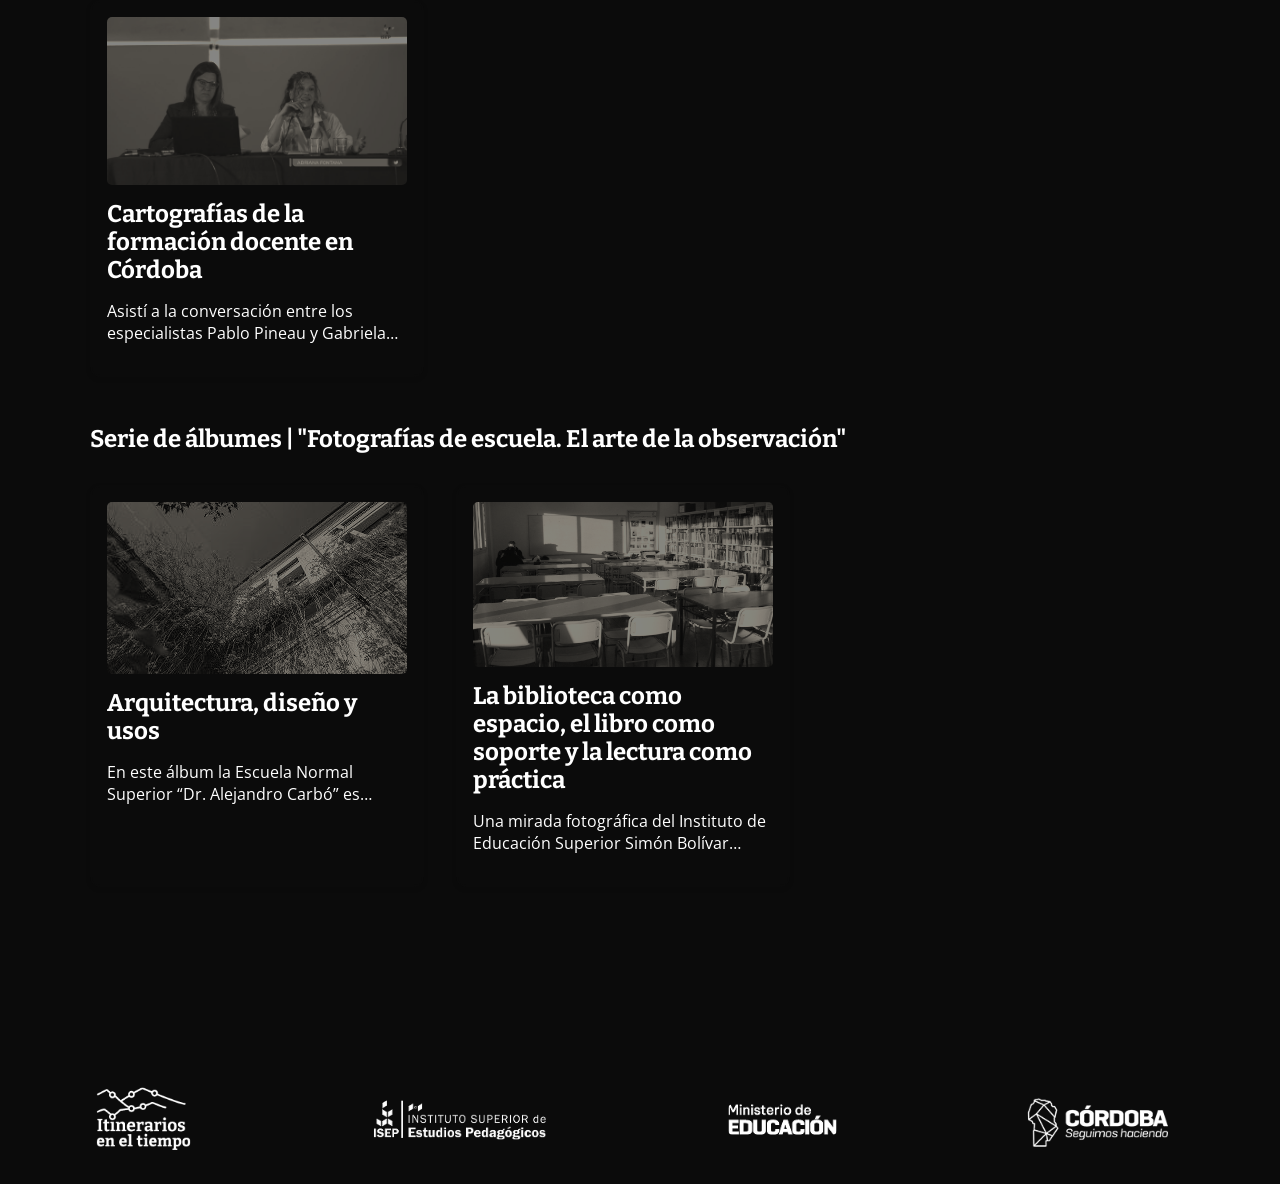
==== commit 5d69d754: "Detalles de estilo en mapa y home" ====
--- a/index.html
+++ b/index.html
@@ -65,11 +65,8 @@
     <main id="materiales">
         <div class="main-text">
             <h1>Conocé todos los materiales que componen <em>Itinerarios en el Tiempo</em></h1>
-        </div>
-        <!--
-        <div id="project-list" class="project-list"></div>
-        -->
-        <h2>Colección de cuadernos | "Estudios pedagógicos sobre el oficio de enseñar"</h2>
+
+            <h2>Colección de cuadernos | "Estudios pedagógicos sobre el oficio de enseñar"</h2>
         <div id="project-list-cuaderno" class="project-list"></div>
 
         <h2>Serie de documentales | "Relatos corales en los diferentes escenarios de la formación docente"</h2>
@@ -86,6 +83,12 @@
 
         <h2>Serie de álbumes | "Fotografías de escuela. El arte de la observación"</h2>
         <div id="project-list-album-fotografico" class="project-list"></div>
+
+        </div>
+        <!--
+        <div id="project-list" class="project-list"></div>
+        -->
+        
 
         
     </main>
--- a/styles-home.css
+++ b/styles-home.css
@@ -196,17 +196,20 @@
     width: 100%;
     margin-top: 4em;
     max-width: 1100px;
-    text-align: center;
+    text-align: left;
     padding: 20px;
     border-color: black;
     margin-bottom: 4em;
 }
 
+.main-text h1 {
+    margin-bottom: 2em;
+}
+
 .project-list {
     display: flex;
     flex-wrap: wrap;
     justify-content: left;
-    padding: 20px;
     max-width: 1100px;
     margin-bottom: 3em;
 }
@@ -216,7 +219,8 @@
     border: 2px solid var(--negro);
     color: white;
     border-radius: 10px;
-    margin: 10px;
+    margin-top: 2em;
+    margin-right: 2em;
     padding: 15px;
     width: 300px;
     max-width: 100%;
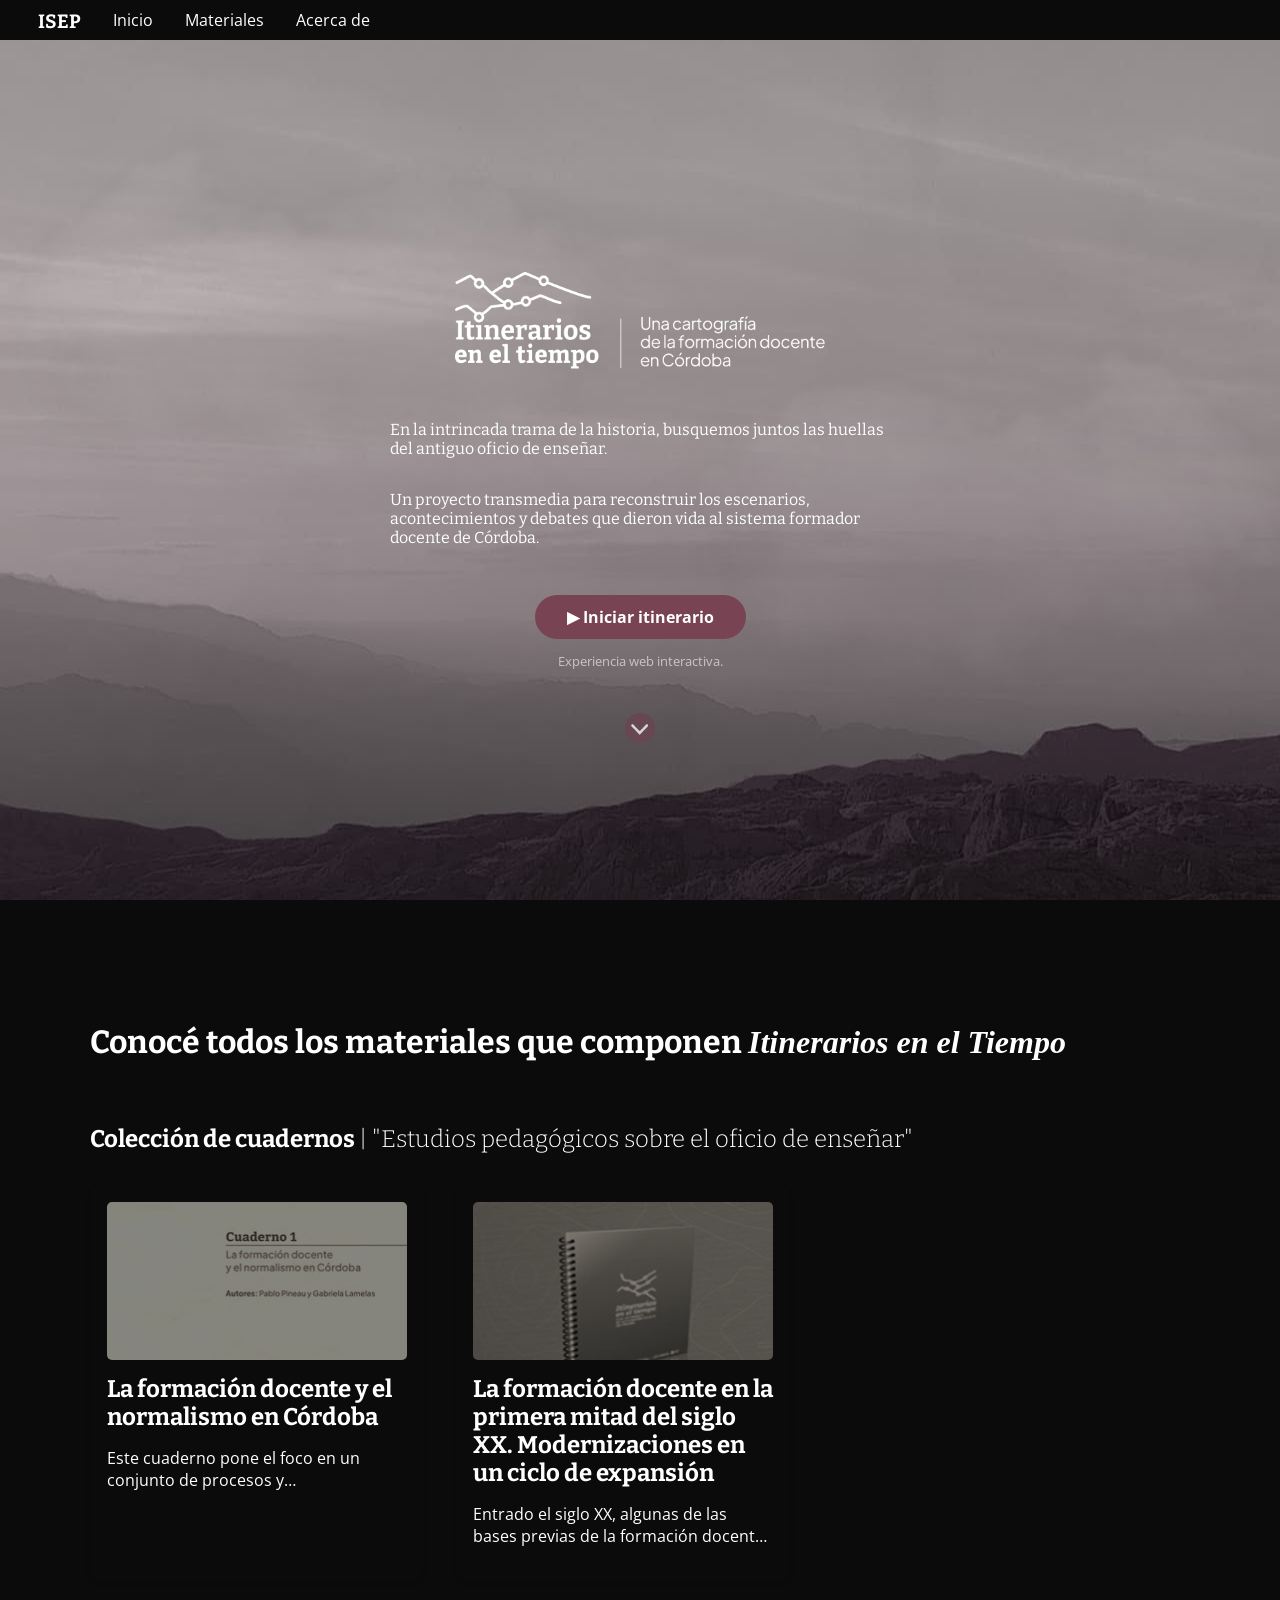
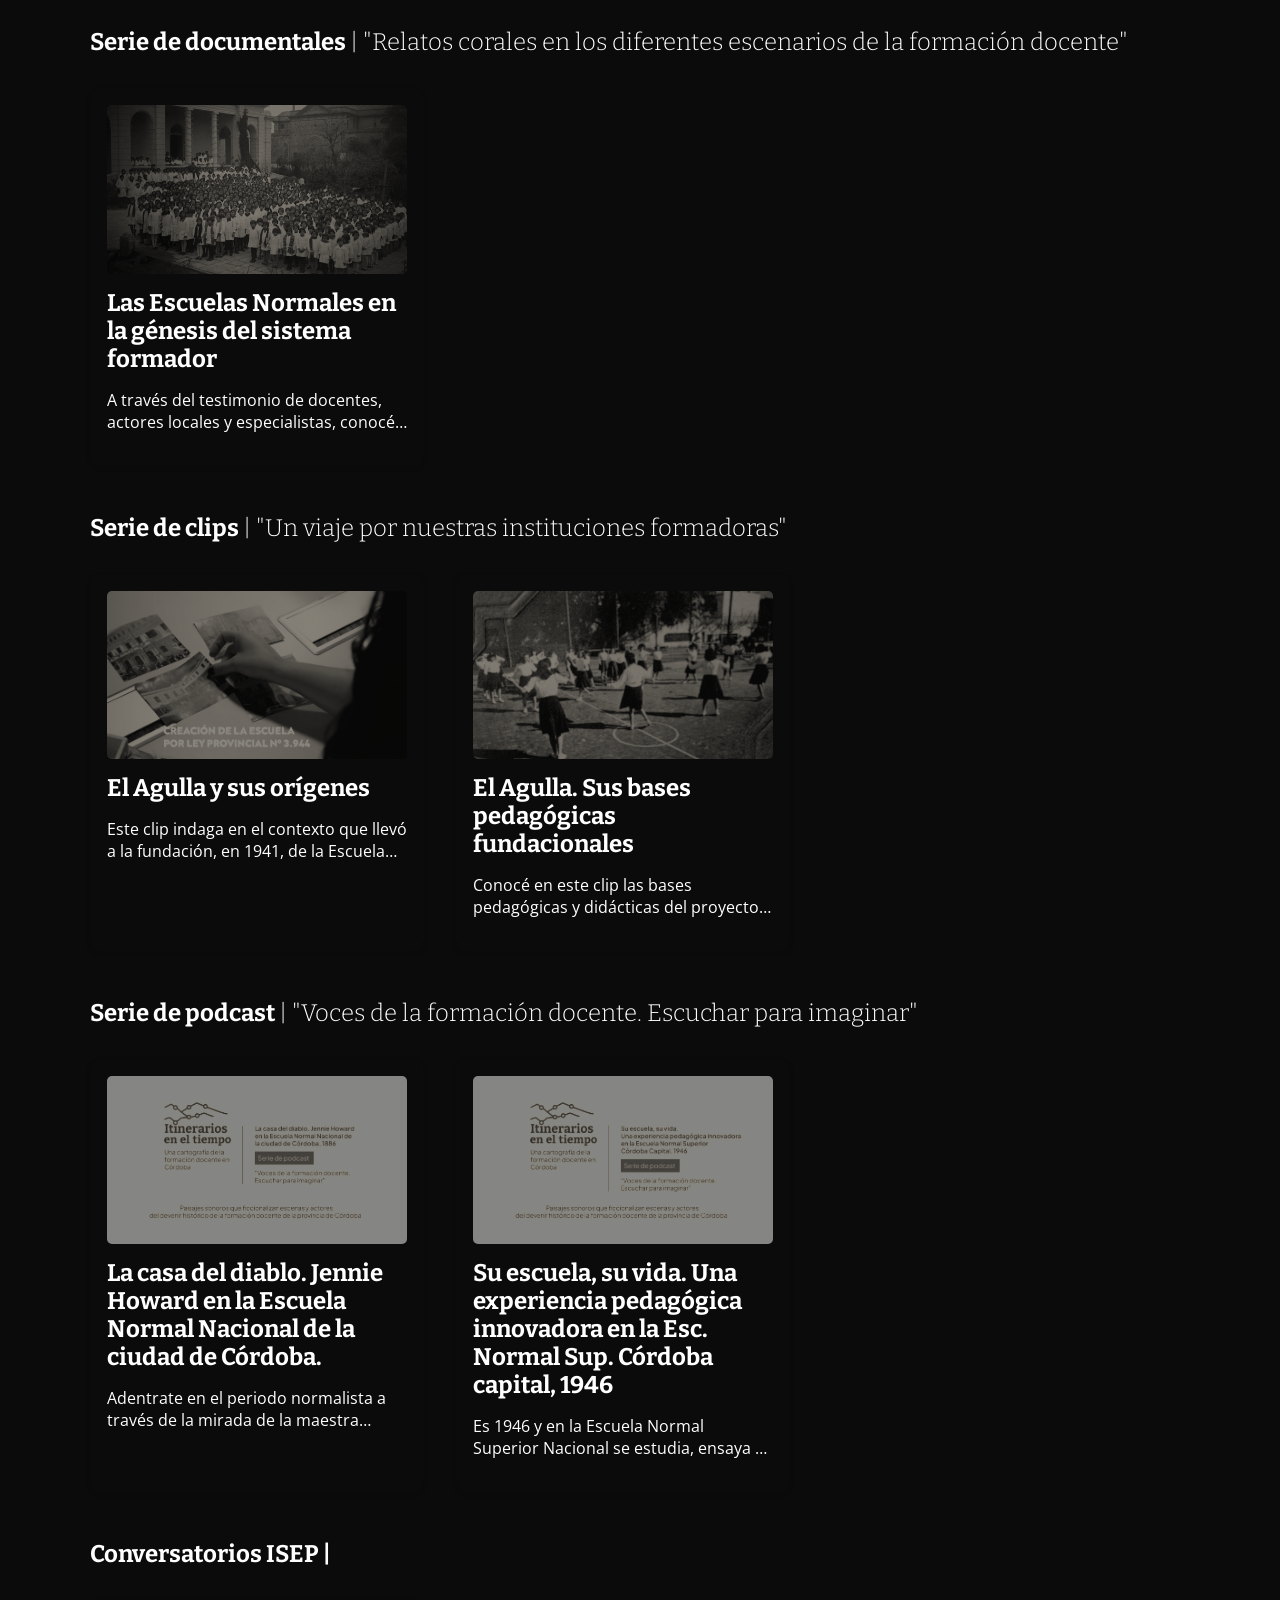
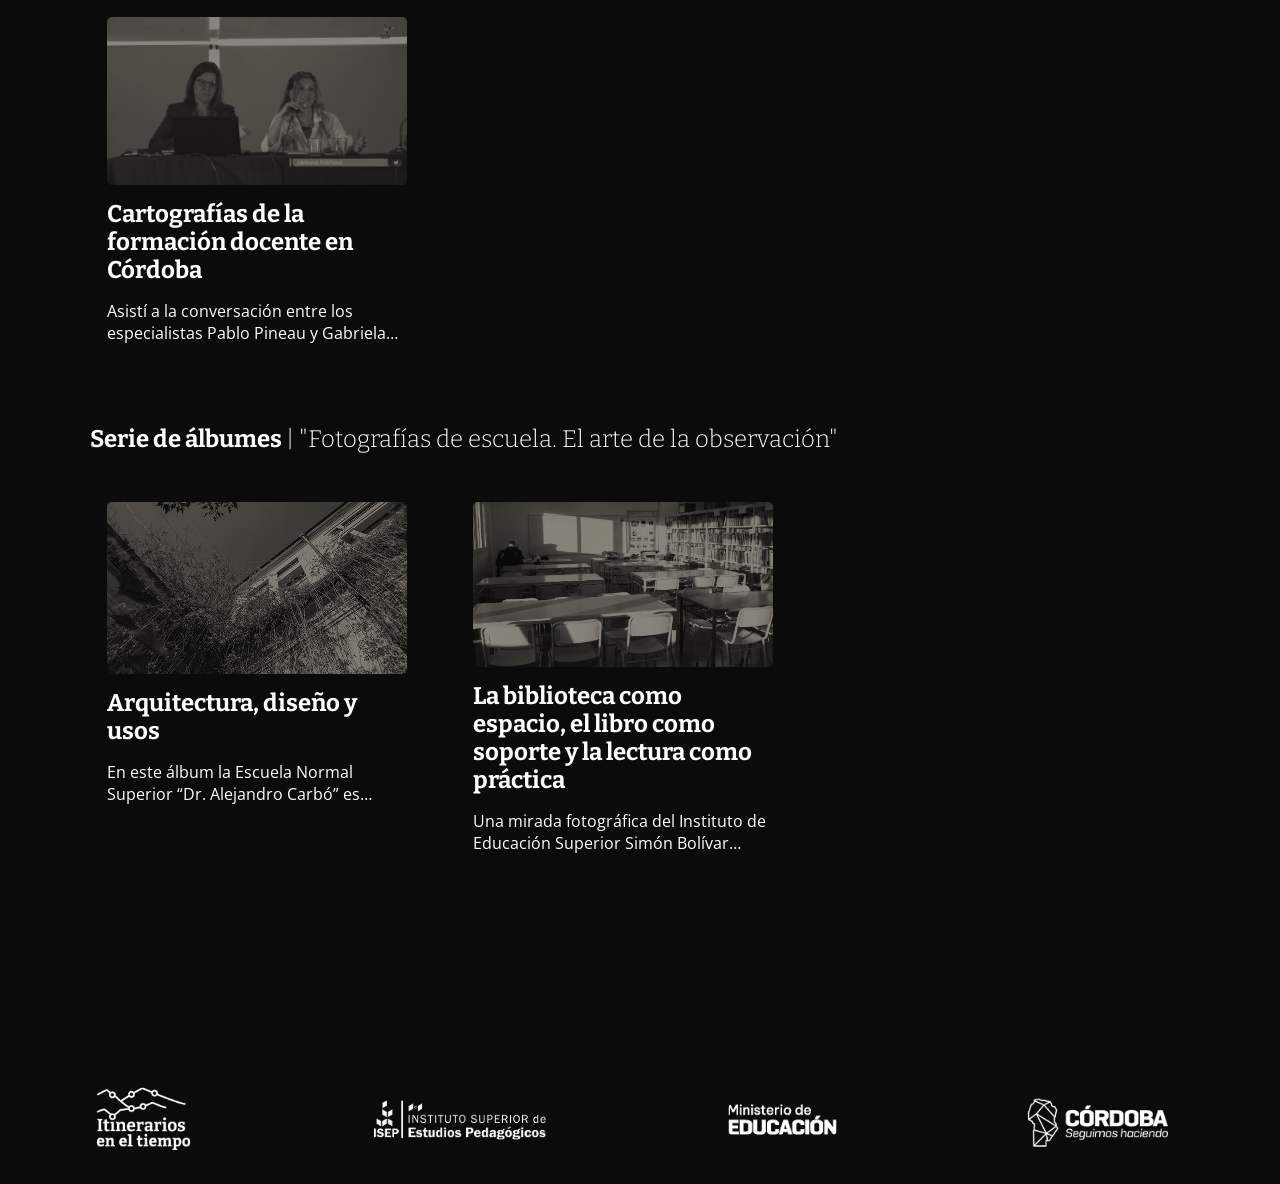
==== commit 324196de: "Correcciones tipograficas home" ====
--- a/index.html
+++ b/index.html
@@ -34,7 +34,6 @@
                 <a class="boton bordo" href="comenzar-itinerario.html">▶ Iniciar itinerario</a>
                 <p class="atenuado">
                     Experiencia web interactiva.
-                    <br> Duración aproximada: 20 min
                 </p>
             </div>
             <div>
@@ -66,22 +65,22 @@
         <div class="main-text">
             <h1>Conocé todos los materiales que componen <em>Itinerarios en el Tiempo</em></h1>
 
-            <h2>Colección de cuadernos | "Estudios pedagógicos sobre el oficio de enseñar"</h2>
+            <h2>Colección de cuadernos <span class="regular">| "Estudios pedagógicos sobre el oficio de enseñar"</span></h2>
         <div id="project-list-cuaderno" class="project-list"></div>
 
-        <h2>Serie de documentales | "Relatos corales en los diferentes escenarios de la formación docente"</h2>
+        <h2>Serie de documentales <span class="regular">|  "Relatos corales en los diferentes escenarios de la formación docente"</span></h2>
         <div id="project-list-documental" class="project-list"></div>
 
-        <h2>Serie de clips | "Un viaje por nuestras instituciones formadoras"</h2>
+        <h2>Serie de clips <span class="regular">| "Un viaje por nuestras instituciones formadoras"</span></h2>
         <div id="project-list-clip" class="project-list"></div>
 
-        <h2>Serie de podcast | "Voces de la formación docente. Escuchar para imaginar"</h2>
+        <h2>Serie de podcast <span class="regular">| "Voces de la formación docente. Escuchar para imaginar"</span></h2>
         <div id="project-list-podcast" class="project-list"></div>
 
         <h2>Conversatorios ISEP |</h2>
         <div id="project-list-conversatorio" class="project-list"></div>
 
-        <h2>Serie de álbumes | "Fotografías de escuela. El arte de la observación"</h2>
+        <h2>Serie de álbumes <span class="regular">| "Fotografías de escuela. El arte de la observación"</span></h2>
         <div id="project-list-album-fotografico" class="project-list"></div>
 
         </div>
--- a/styles-home.css
+++ b/styles-home.css
@@ -397,3 +397,6 @@
 }
 
 
+.regular {
+    font-weight: 300;
+}
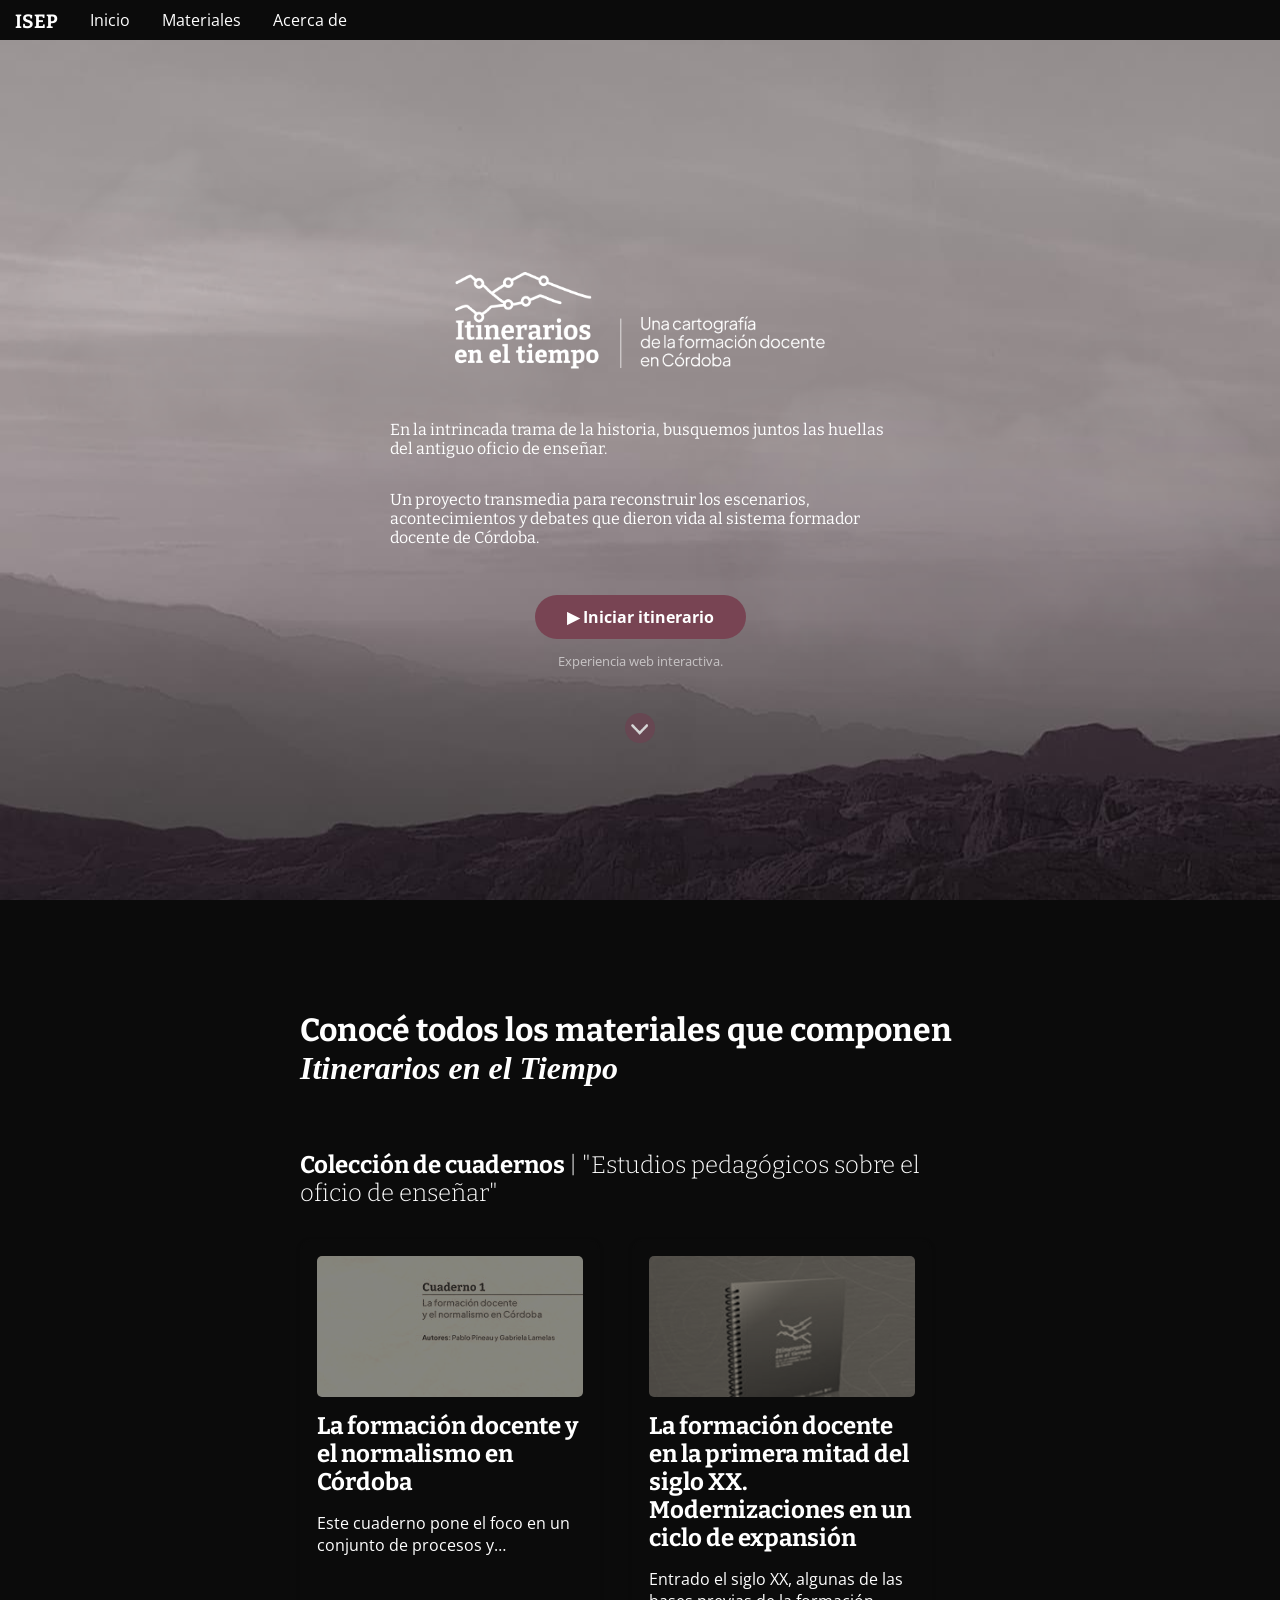
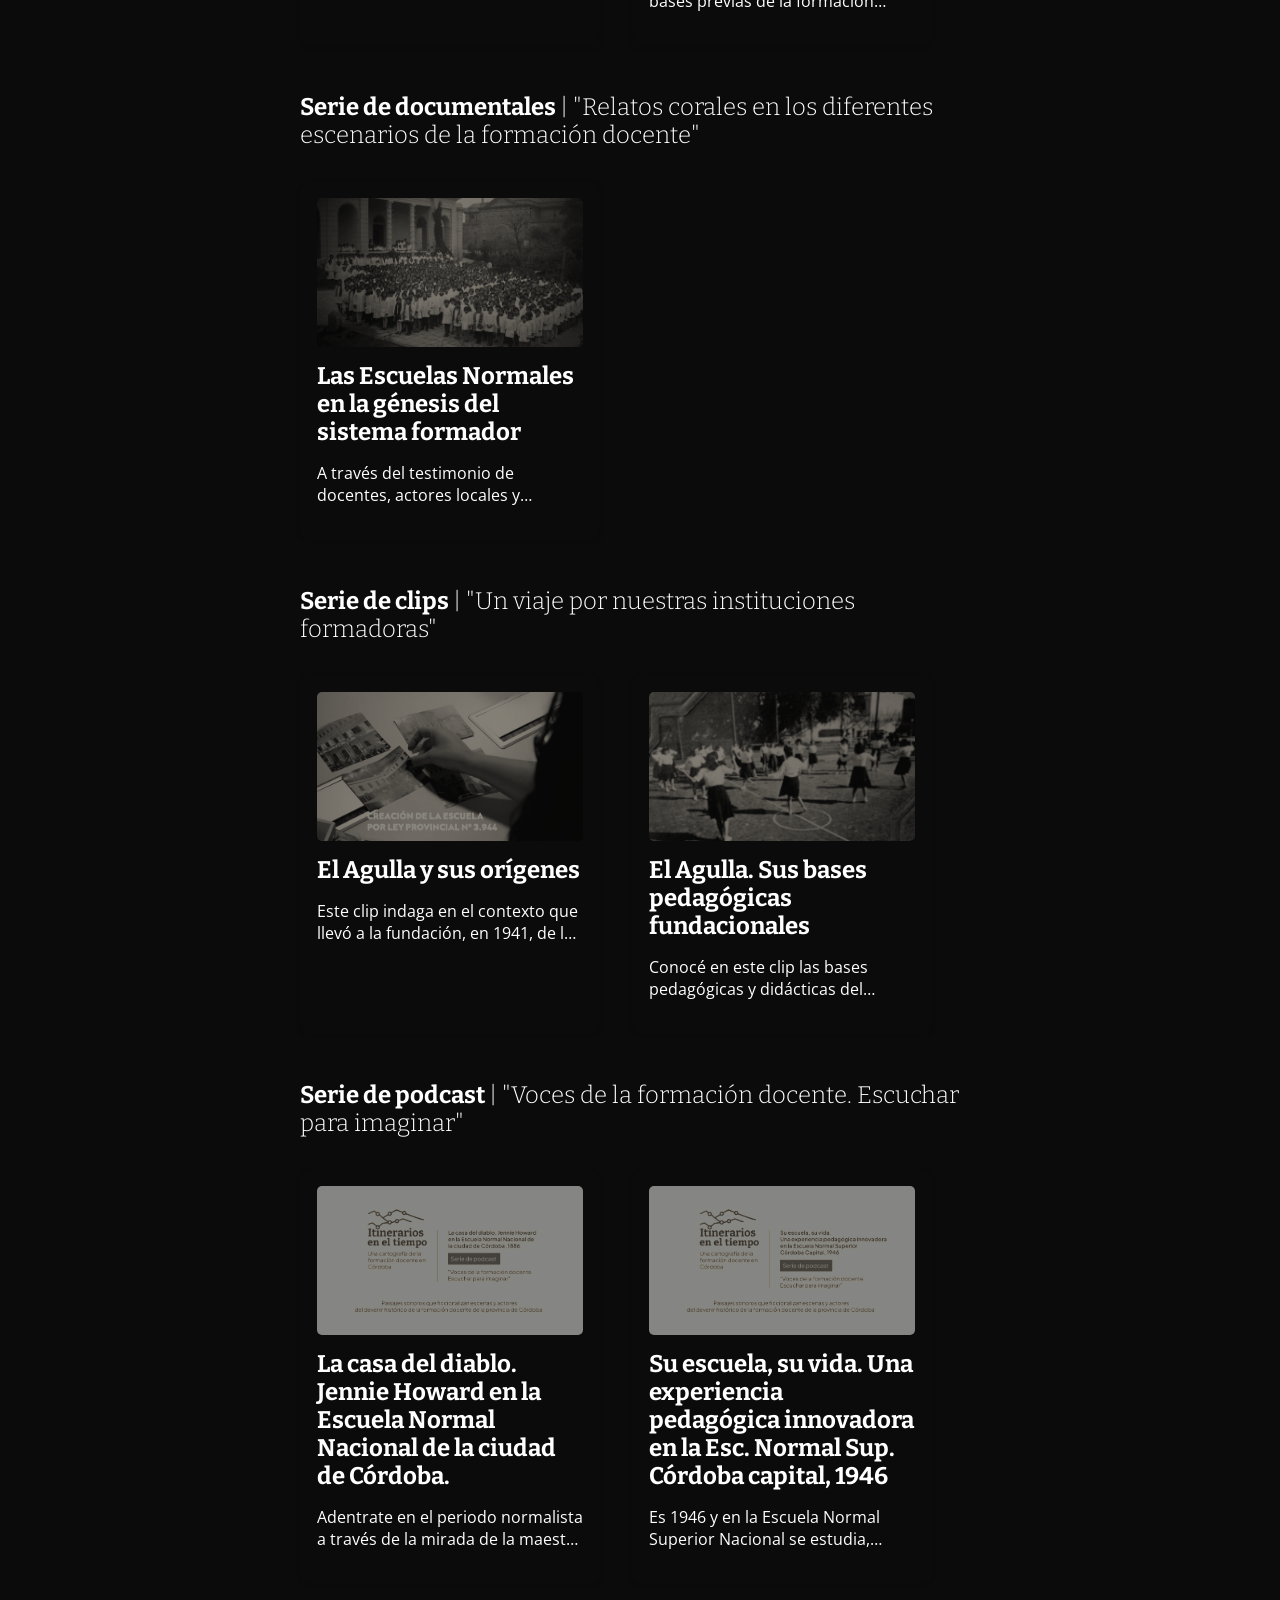
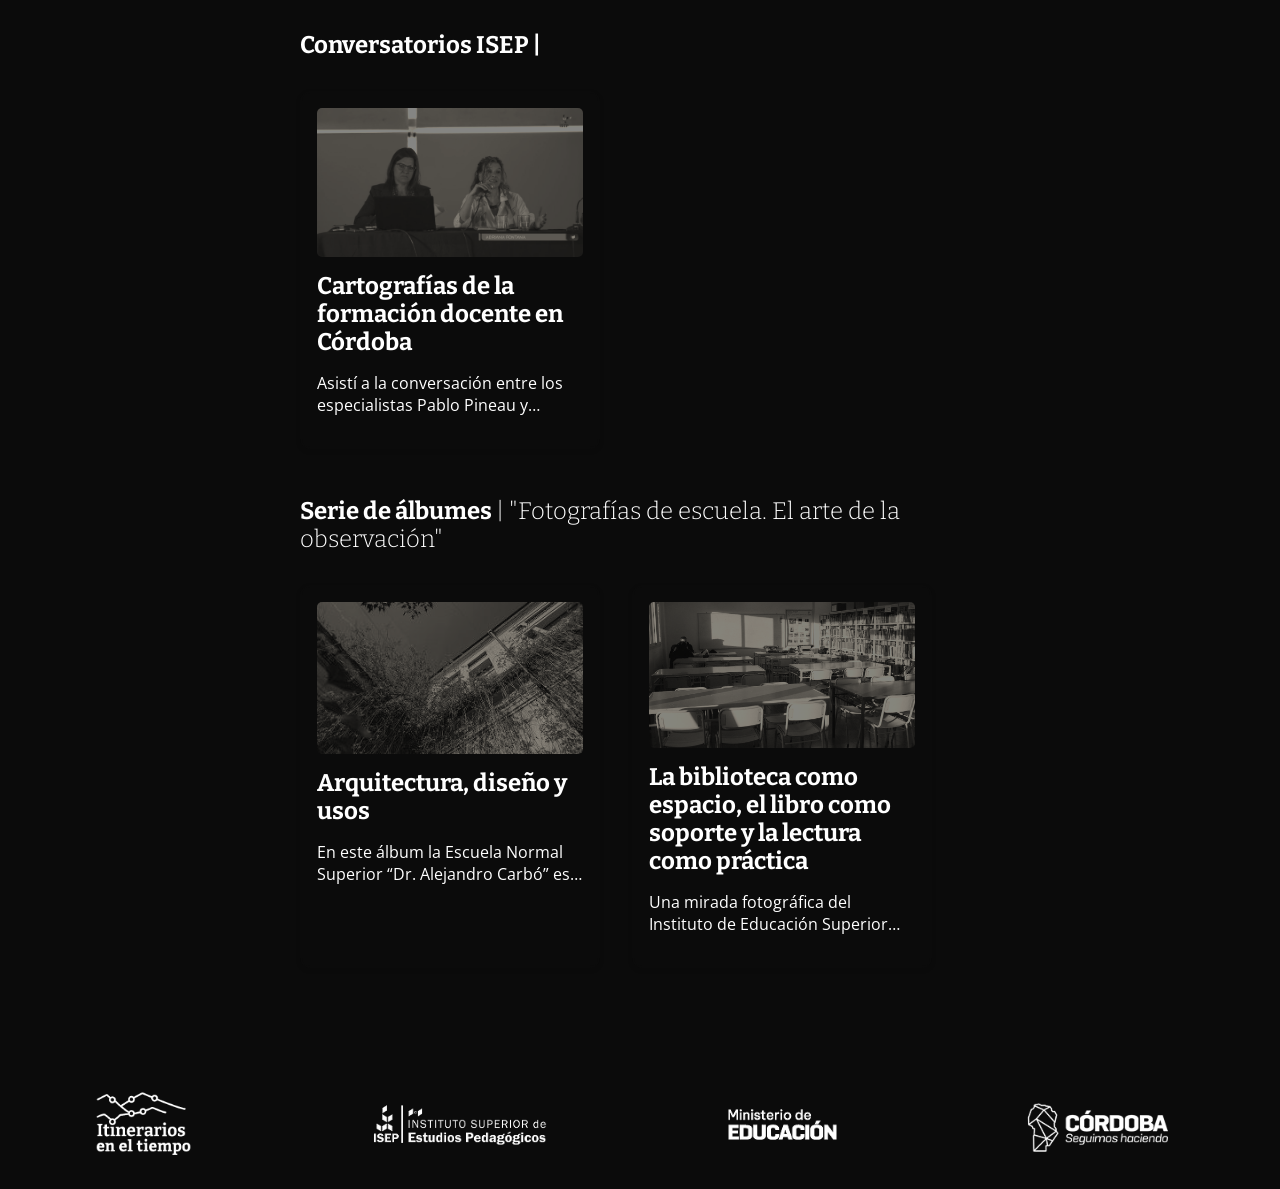
==== commit 3ee0aa5f: "Agrega placas narrativas, corrige textos, reordena escenas 360" ====
--- a/index.html
+++ b/index.html
@@ -94,7 +94,6 @@
 
     <footer id="footer">
         <div id="logo-list" class="logo-list">
-
         </div>
     </footer>
 
--- a/styles-home.css
+++ b/styles-home.css
@@ -7,7 +7,8 @@
     padding: 0;
 }
 
-* {
+*, *::before, *::after {
+    box-sizing: border-box;
     transition: 0.3s ease-in-out;
 }
 
@@ -58,9 +59,8 @@
     align-items: center;
     height: fit-content;
     padding: 40px 0 40px 0;
-    width: 100vw;
-    max-width: 100vw;
-    overflow-x: hidden;
+    width: 100%;
+    max-width: 100%;
 }
 
 header {
@@ -191,25 +191,28 @@
     z-index: 1;
 }
 
+#materiales {
+    padding: 3em;
+    width: 100%;
+    max-width: 100% !important;
+}
 
 .main-text {
-    width: 100%;
-    margin-top: 4em;
-    max-width: 1100px;
+    width: 680px;
+    max-width: 90vw;
     text-align: left;
-    padding: 20px;
     border-color: black;
-    margin-bottom: 4em;
 }
 
 .main-text h1 {
-    margin-bottom: 2em;
+    margin: 2em 0em;
 }
 
 .project-list {
     display: flex;
     flex-wrap: wrap;
     justify-content: left;
+    width: 100%;
     max-width: 1100px;
     margin-bottom: 3em;
 }
@@ -371,7 +374,6 @@
 .logo-card img {
     text-align: center;
     max-height: 80px;
-    border-radius: 5px;
     max-width: 100%;
 }
 
--- a/styles-nav.css
+++ b/styles-nav.css
@@ -32,7 +32,7 @@
 
 #navbar #isep {
   color: white;
-  margin-left: 2em;
+  margin-left: 15px;
   text-decoration: none;
   font-size: 0.8em;
   transition: 0.2s;
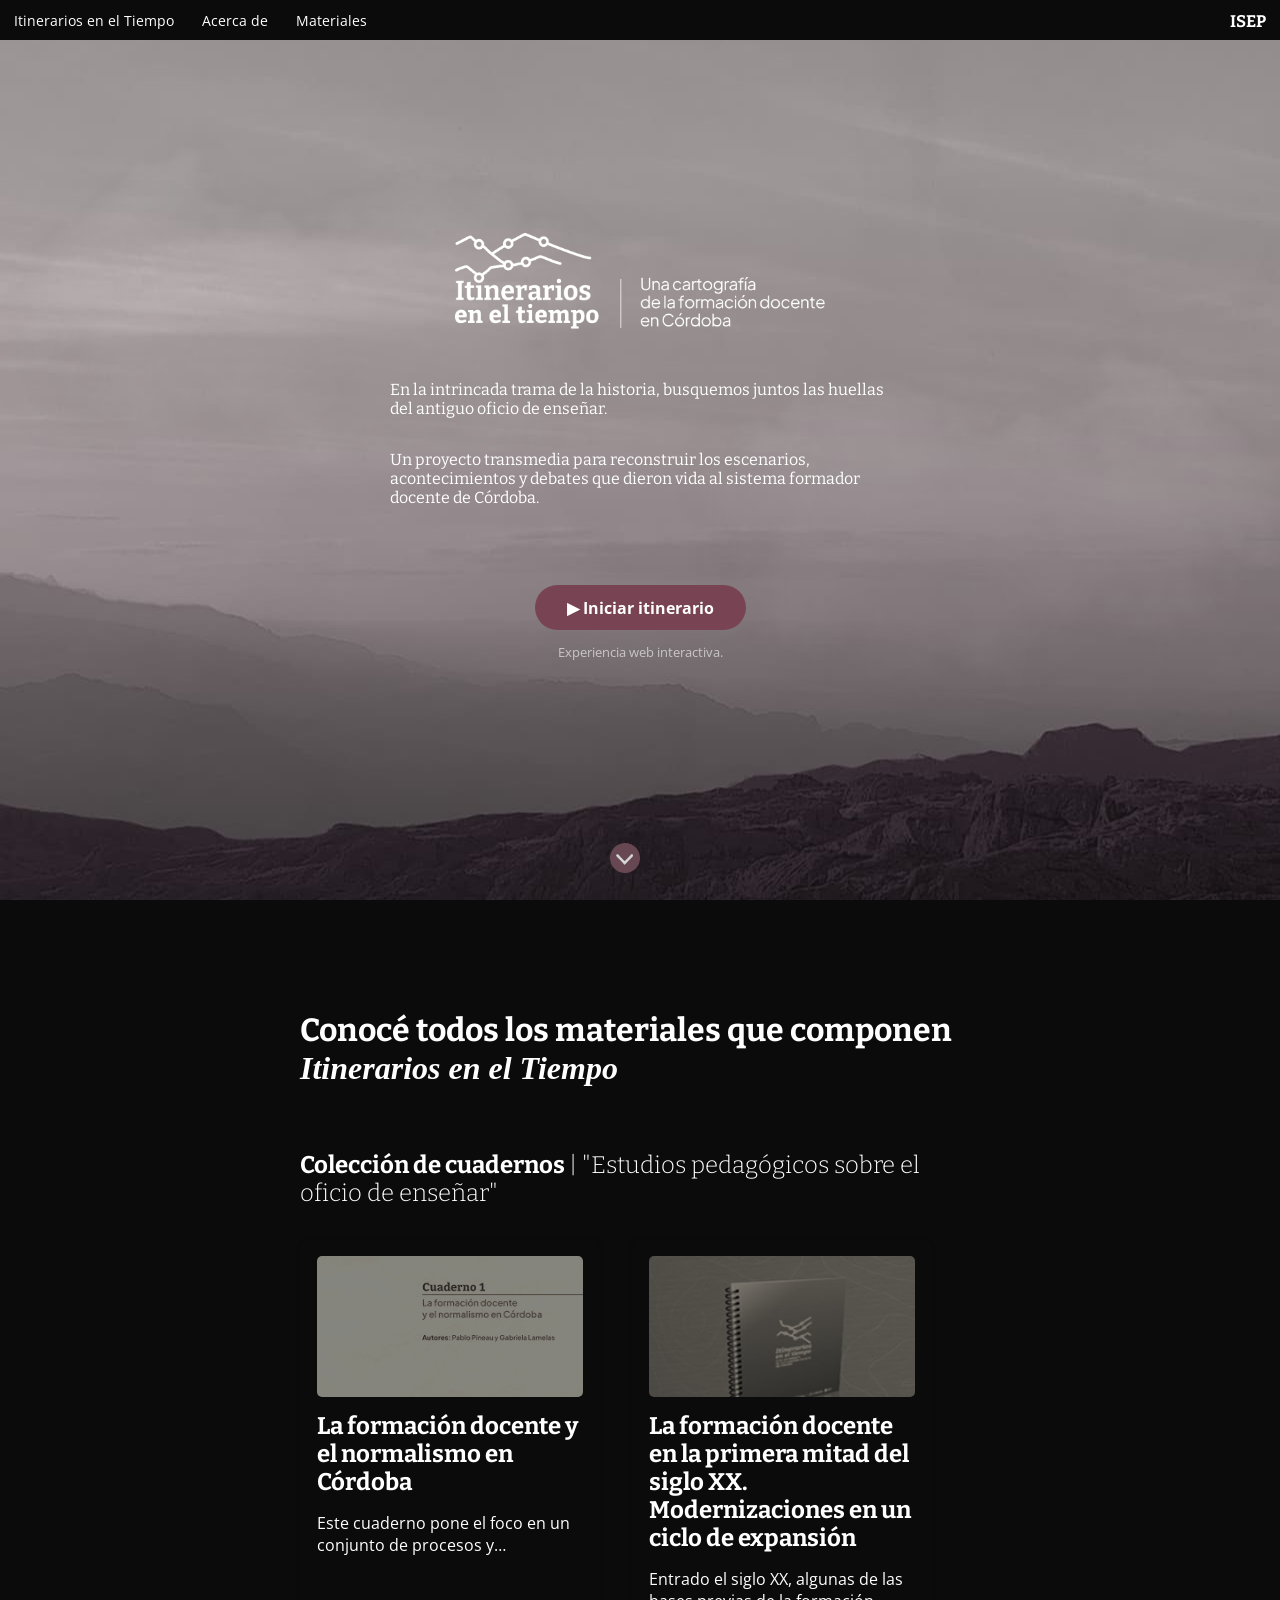
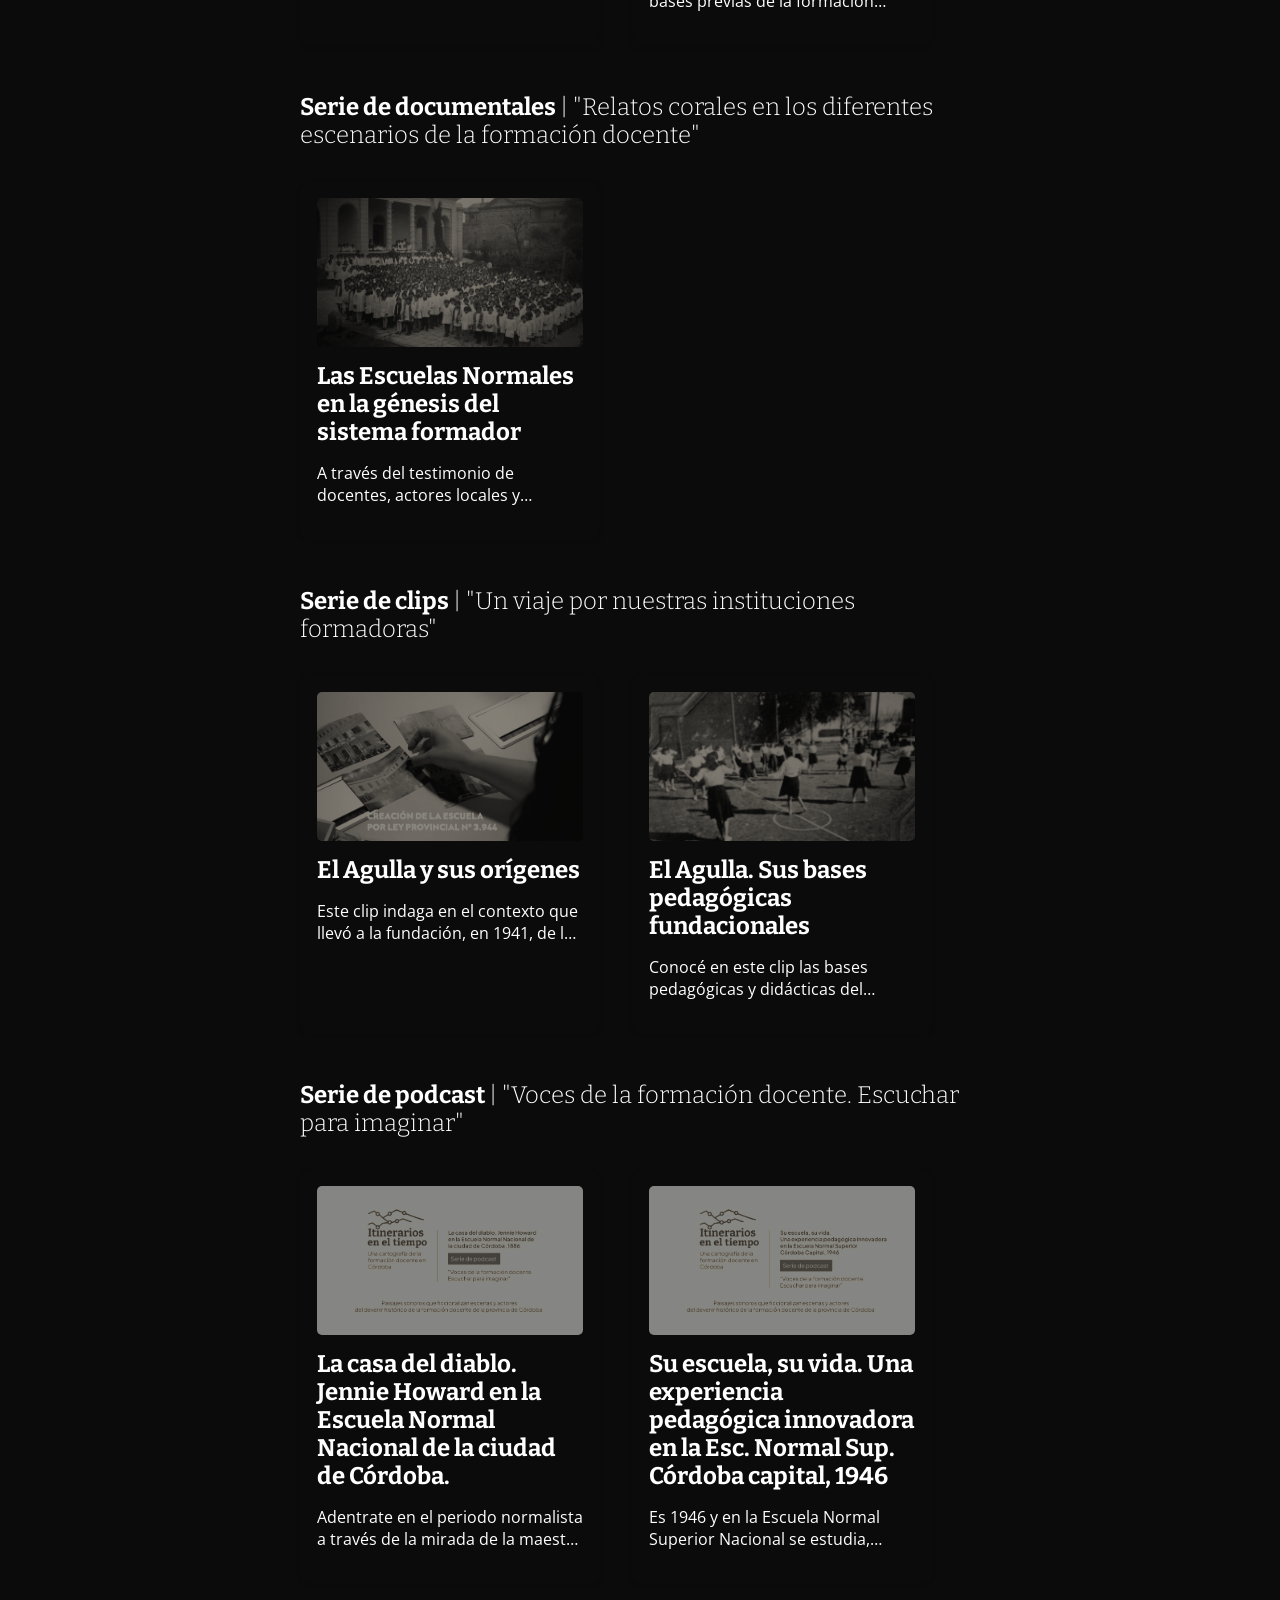
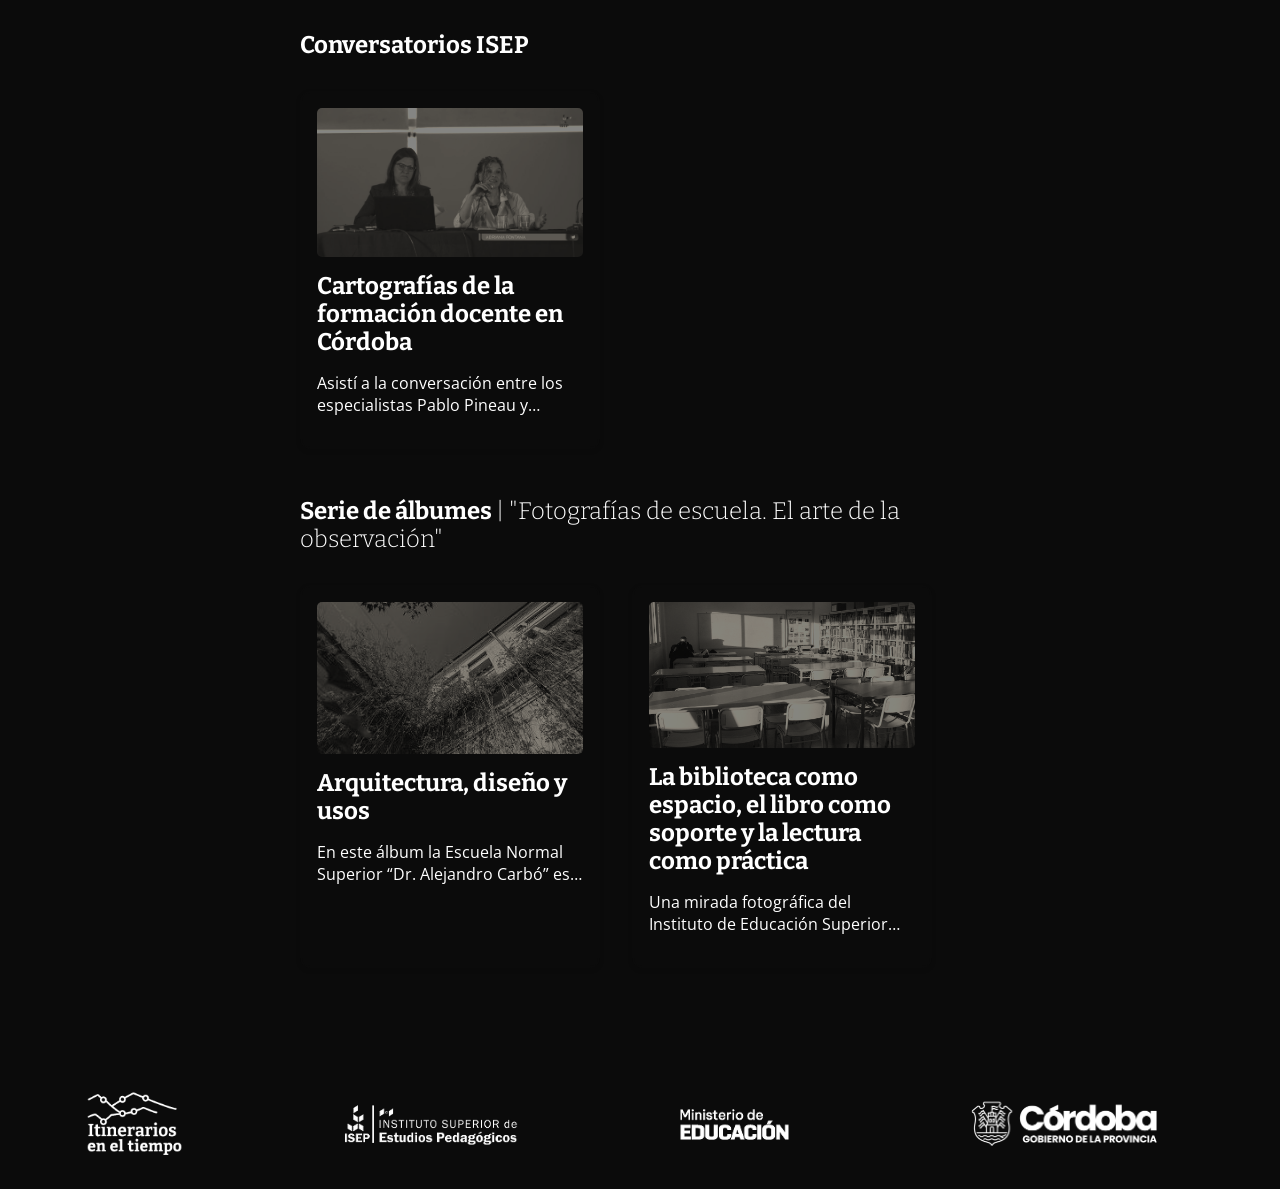
==== commit 23b59cd7: "Correcciones viernes" ====
--- a/index.html
+++ b/index.html
@@ -13,16 +13,18 @@
 </head>
 <body>
     <nav id="navbar">
+        <!-- <div>
+            <h1><a id="isep" href="https://isep-cba.edu.ar/web/">ISEP</a></h1>
+        </div> -->
+        <div id="nav-list" class="nav-list">
+        </div>
         <div>
-            <h1><a id="isep" href="https://isep-cba.edu.ar/web/">ISEP</a></h1>
-        </div>
-        <div id="nav-list" class="nav-list">
-
+            <h2><a id="isep" href="https://isep-cba.edu.ar/web/">ISEP</a></h2>
         </div>
     </nav>
 
     <header>
-        <div>
+        <div id="columna-intro">
             <div class="flex-row">
                 <img id="logo-home" src="img/logo-itinerarios-horizontal.png" alt="">
             </div>
@@ -36,13 +38,13 @@
                     Experiencia web interactiva.
                 </p>
             </div>
-            <div>
+            
+        </div>
+        <div>
                 <a href="#materiales">
                     <img class="flechita" src="img/flecha-abajo.png" alt="">
                 </a>
             </div>
-        </div>
-        
         
         <img id="nubes" src="img/nubees.png" alt="">
         
@@ -77,7 +79,7 @@
         <h2>Serie de podcast <span class="regular">| "Voces de la formación docente. Escuchar para imaginar"</span></h2>
         <div id="project-list-podcast" class="project-list"></div>
 
-        <h2>Conversatorios ISEP |</h2>
+        <h2>Conversatorios ISEP </h2>
         <div id="project-list-conversatorio" class="project-list"></div>
 
         <h2>Serie de álbumes <span class="regular">| "Fotografías de escuela. El arte de la observación"</span></h2>
--- a/styles-home.css
+++ b/styles-home.css
@@ -76,7 +76,7 @@
     background-attachment: fixed;
     background-position: center;
     display: flex;
-    flex-direction: row;
+    flex-direction: column;
     flex-wrap: wrap;
     justify-content: space-evenly;
     align-items: center;
@@ -303,8 +303,12 @@
     margin-top: 10px;
 }
 
+
 .flechita {
     width: 30px;
+    position: absolute;
+    right: 50%;
+    bottom: 3%;
 }
 
 .close-button {
--- a/styles-nav.css
+++ b/styles-nav.css
@@ -14,9 +14,11 @@
 
 #navbar {
     background-color: var(--negro);  
+    padding-left: 1em;
+    padding-right: 1em;
     display: flex;
     flex-direction: row;
-    justify-content: left;
+    justify-content: space-between;
     flex-wrap: nowrap;
     align-items: center;
     color: white;
@@ -28,6 +30,10 @@
     left: 0;
     gap: 2em;
     z-index: 10;
+    font-size: 14px;
+    font-family: "Open Sans", sans-serif;
+    font-optical-sizing: auto;
+    font-style: normal;
 }
 
 #navbar #isep {
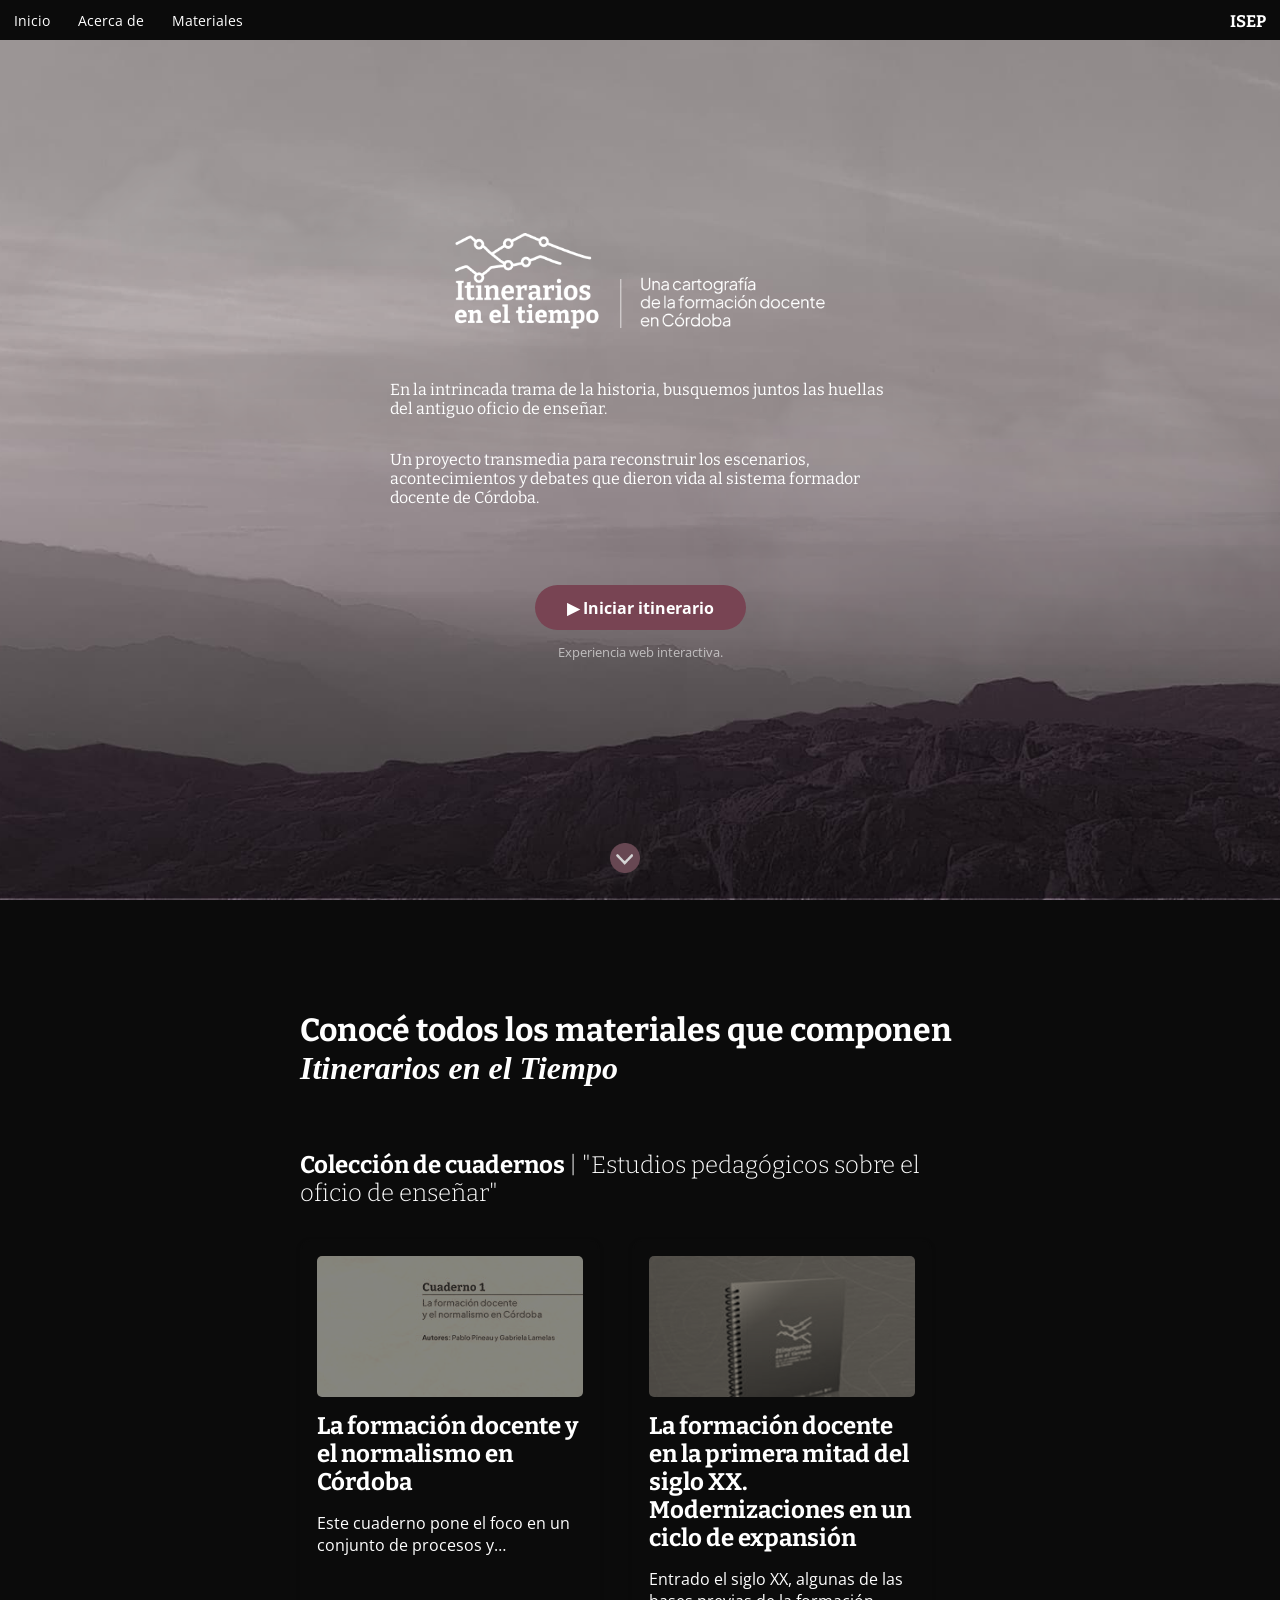
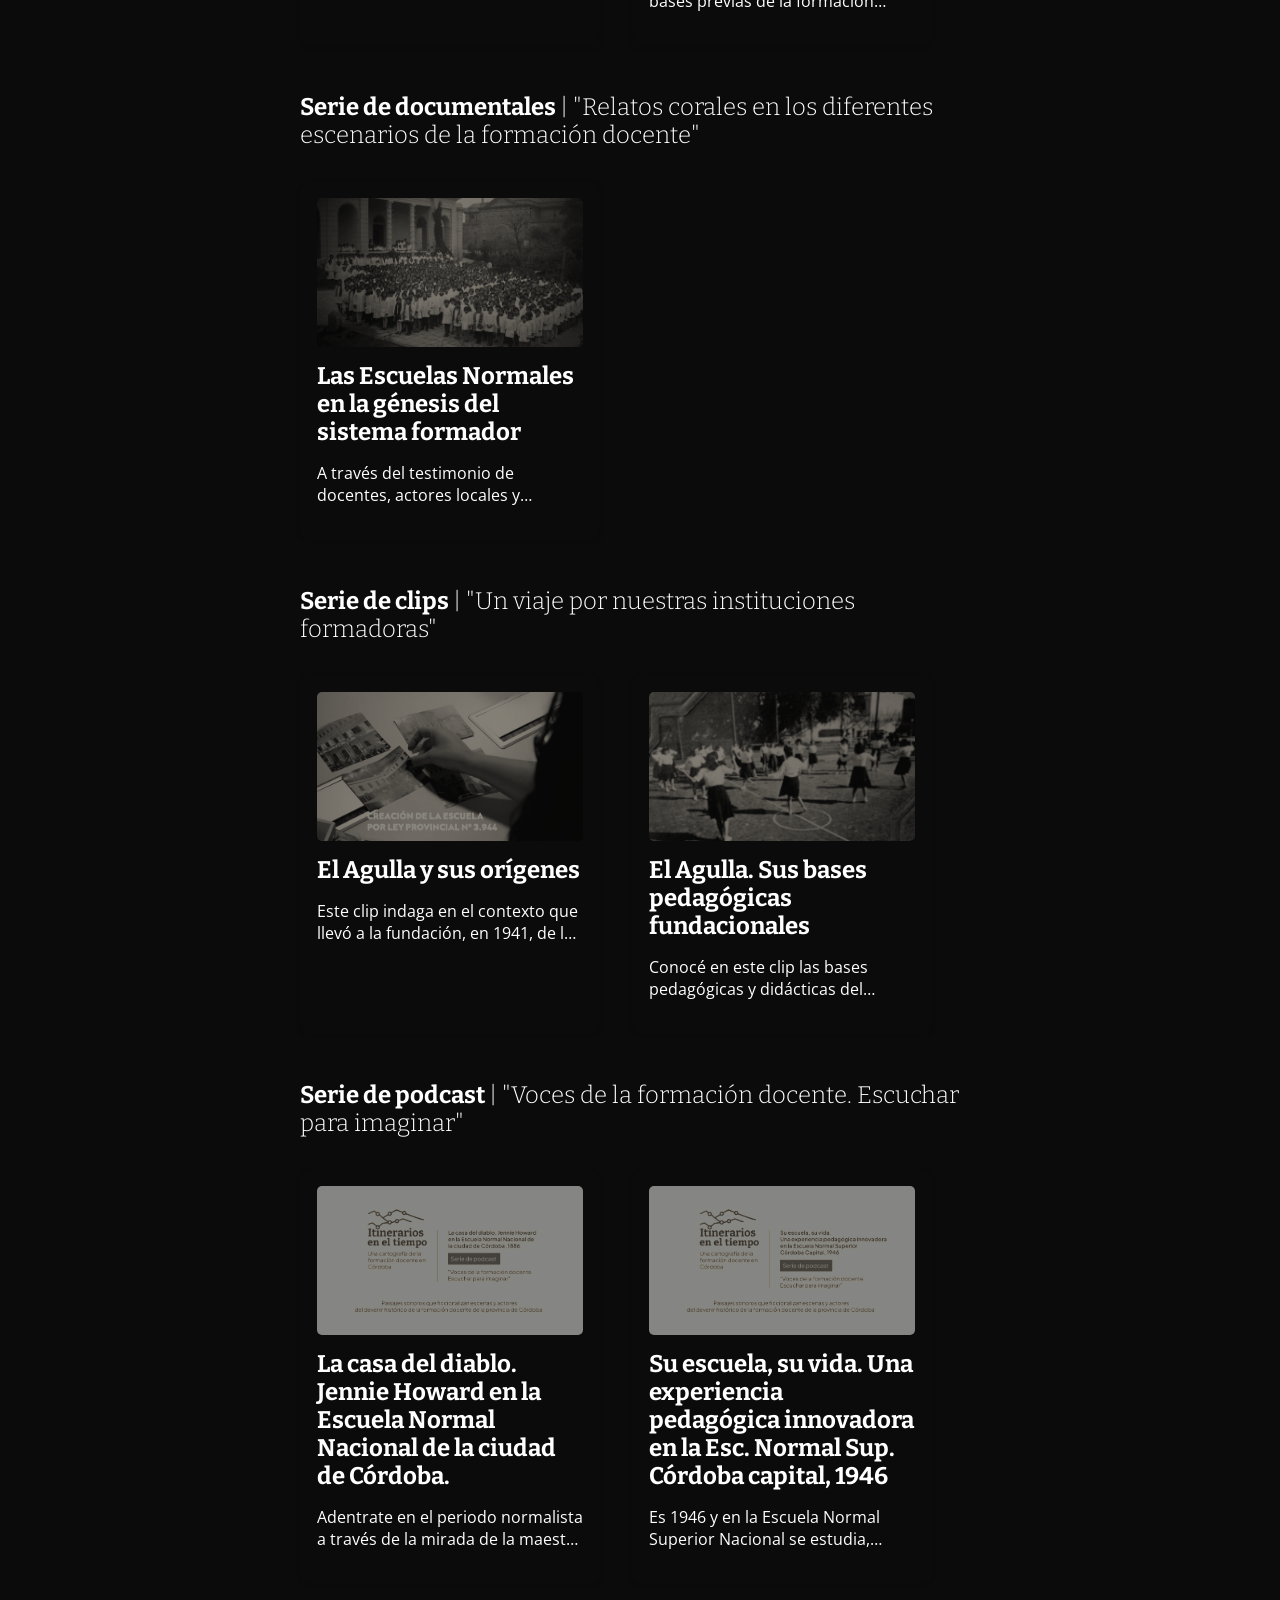
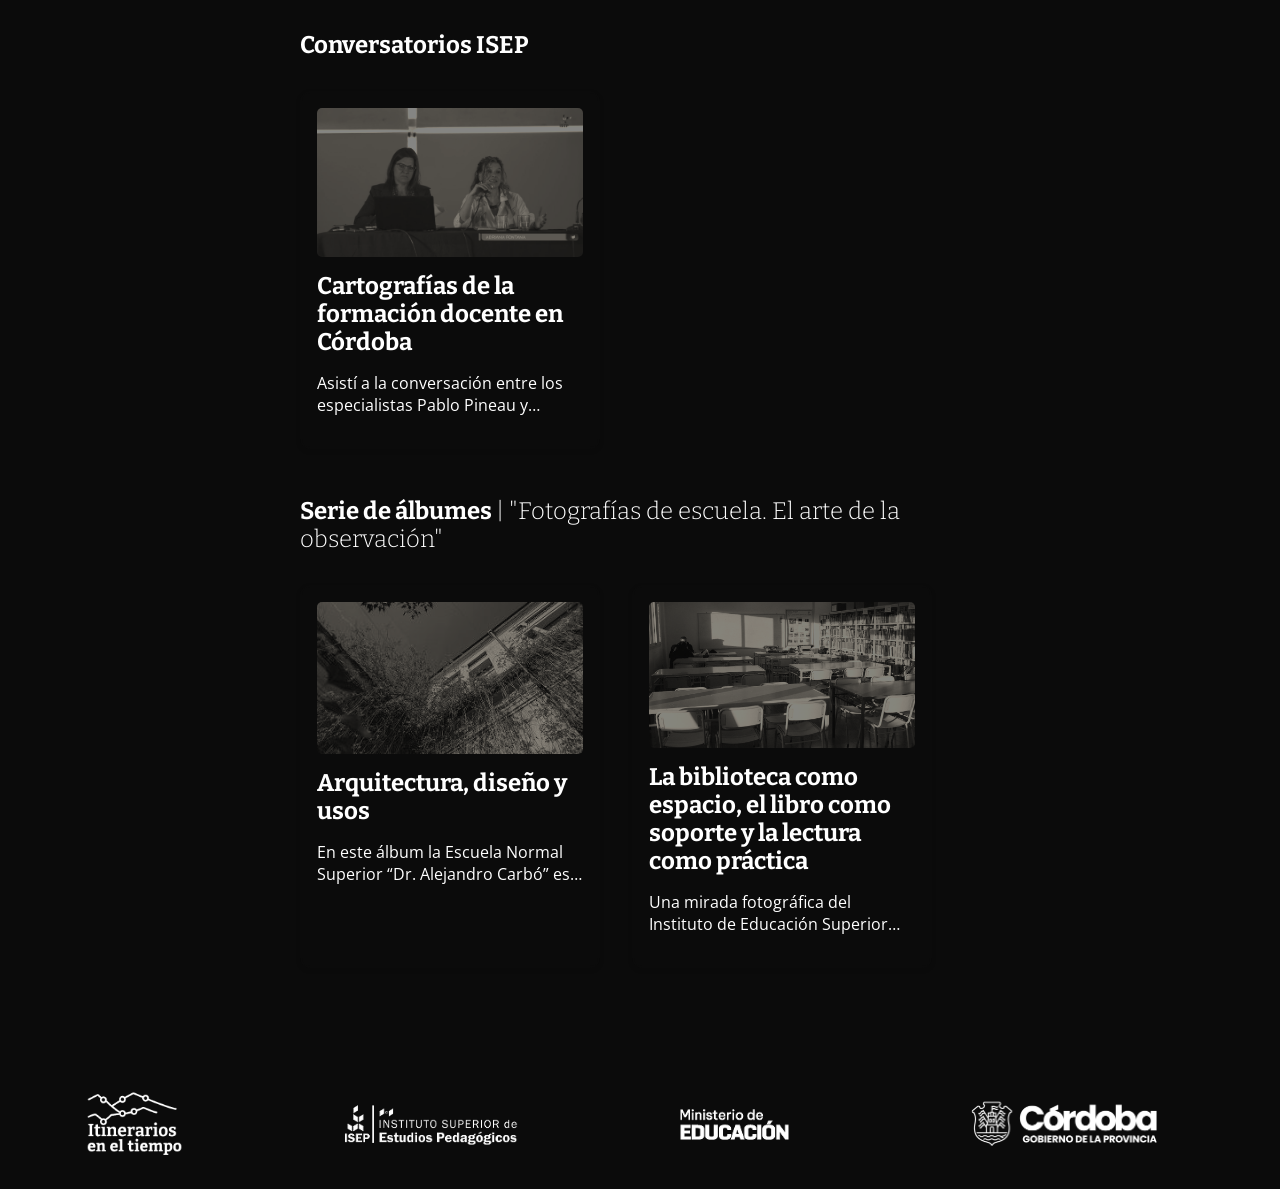
==== commit 1d4e8a72: "Correcciones CSS" ====
--- a/index.html
+++ b/index.html
@@ -4,18 +4,16 @@
     <meta charset="UTF-8">
     <meta name="viewport" content="width=device-width, initial-scale=1.0">
     <title>Itinerarios en el tiempo</title>
+    <link rel="stylesheet" href="styles-nav.css">
     <link rel="stylesheet" href="styles-home.css">
-    <link rel="stylesheet" href="styles-nav.css">
     <link rel="stylesheet" href="colores.css">
     <link rel="preconnect" href="https://fonts.googleapis.com">
     <link rel="preconnect" href="https://fonts.gstatic.com" crossorigin>
     <link href="https://fonts.googleapis.com/css2?family=Bitter:ital,wght@0,100..900;1,100..900&family=Open+Sans:ital,wght@0,300..800;1,300..800&display=swap" rel="stylesheet">
+    
 </head>
 <body>
     <nav id="navbar">
-        <!-- <div>
-            <h1><a id="isep" href="https://isep-cba.edu.ar/web/">ISEP</a></h1>
-        </div> -->
         <div id="nav-list" class="nav-list">
         </div>
         <div>
@@ -23,7 +21,8 @@
         </div>
     </nav>
 
-    <header>
+    <header class="fondo-sierras">
+
         <div id="columna-intro">
             <div class="flex-row">
                 <img id="logo-home" src="img/logo-itinerarios-horizontal.png" alt="">
@@ -31,38 +30,25 @@
             <div class="bitter angosto">
                     <p>En la intrincada trama de la historia, busquemos juntos las huellas del antiguo oficio de enseñar.</p>
                     <p>Un proyecto transmedia para reconstruir los escenarios, acontecimientos y debates que dieron vida al sistema formador docente de Córdoba.</p>
-                </div>
+            </div>
             <div>
                 <a class="boton bordo" href="comenzar-itinerario.html">▶ Iniciar itinerario</a>
                 <p class="atenuado">
                     Experiencia web interactiva.
                 </p>
             </div>
-            
         </div>
+
         <div>
-                <a href="#materiales">
-                    <img class="flechita" src="img/flecha-abajo.png" alt="">
-                </a>
-            </div>
+            <a href="#materiales">
+                <img class="flechita" src="img/flecha-abajo.png" alt="">
+            </a>
+        </div>
         
-        <img id="nubes" src="img/nubees.png" alt="">
+        <img id="nubes" src="img/nubes.png" alt="">
         
     </header>
-    <!-- 
-    <section id="acercade">
-        <div>
-            <h1>
-                <a href="" class="typewrite" data-period="2000" data-type='[ "En la intrincada trama de la historia, busquemos juntos las huellas del antiguo oficio de enseñar.", "Un proyecto transmedia para  reconstruir los escenarios, acontecimientos y debates que constituyeron el sistema formador docente de Córdoba." ]'>
-                    <span class="wrap"></span>
-                </a>
-            </h1>
-        </div>
-        <div>
-                <a class="boton2" href="mapa.html">Saber más</a>
-        </div>
-    </section>
-    -->
+   
     <main id="materiales">
         <div class="main-text">
             <h1>Conocé todos los materiales que componen <em>Itinerarios en el Tiempo</em></h1>
--- a/styles-home.css
+++ b/styles-home.css
@@ -1,3 +1,8 @@
+*, *::before, *::after {
+    box-sizing: border-box;
+    transition: 0.3s ease-in-out;
+}
+
 html {
   scroll-behavior: smooth;
 }
@@ -5,11 +10,6 @@
 body {
     margin: 0;
     padding: 0;
-}
-
-*, *::before, *::after {
-    box-sizing: border-box;
-    transition: 0.3s ease-in-out;
 }
 
 @view-transition { navigation: auto; }
@@ -69,12 +69,6 @@
     height: 100vh;
     min-height: fit-content;
     max-width: 100vw;
-    background-image: url(img/bg-sierras2.jpg); 
-    /*  
-    background-image: linear-gradient(#2713081a, #2713081a, #461d29a4, #020101c7, #020101), url(img/bg-sierras2.jpg);
-    */
-    background-attachment: fixed;
-    background-position: center;
     display: flex;
     flex-direction: column;
     flex-wrap: wrap;
@@ -87,6 +81,13 @@
     max-width: 100vw;
     margin-bottom: -1px;
 } 
+
+.fondo-sierras {
+    background-image: url(img/bg-sierras2.jpg); 
+    background-size: cover;
+    background-attachment: fixed;
+    background-position: center;
+}
 
 header div {
     max-width: 95vw;
